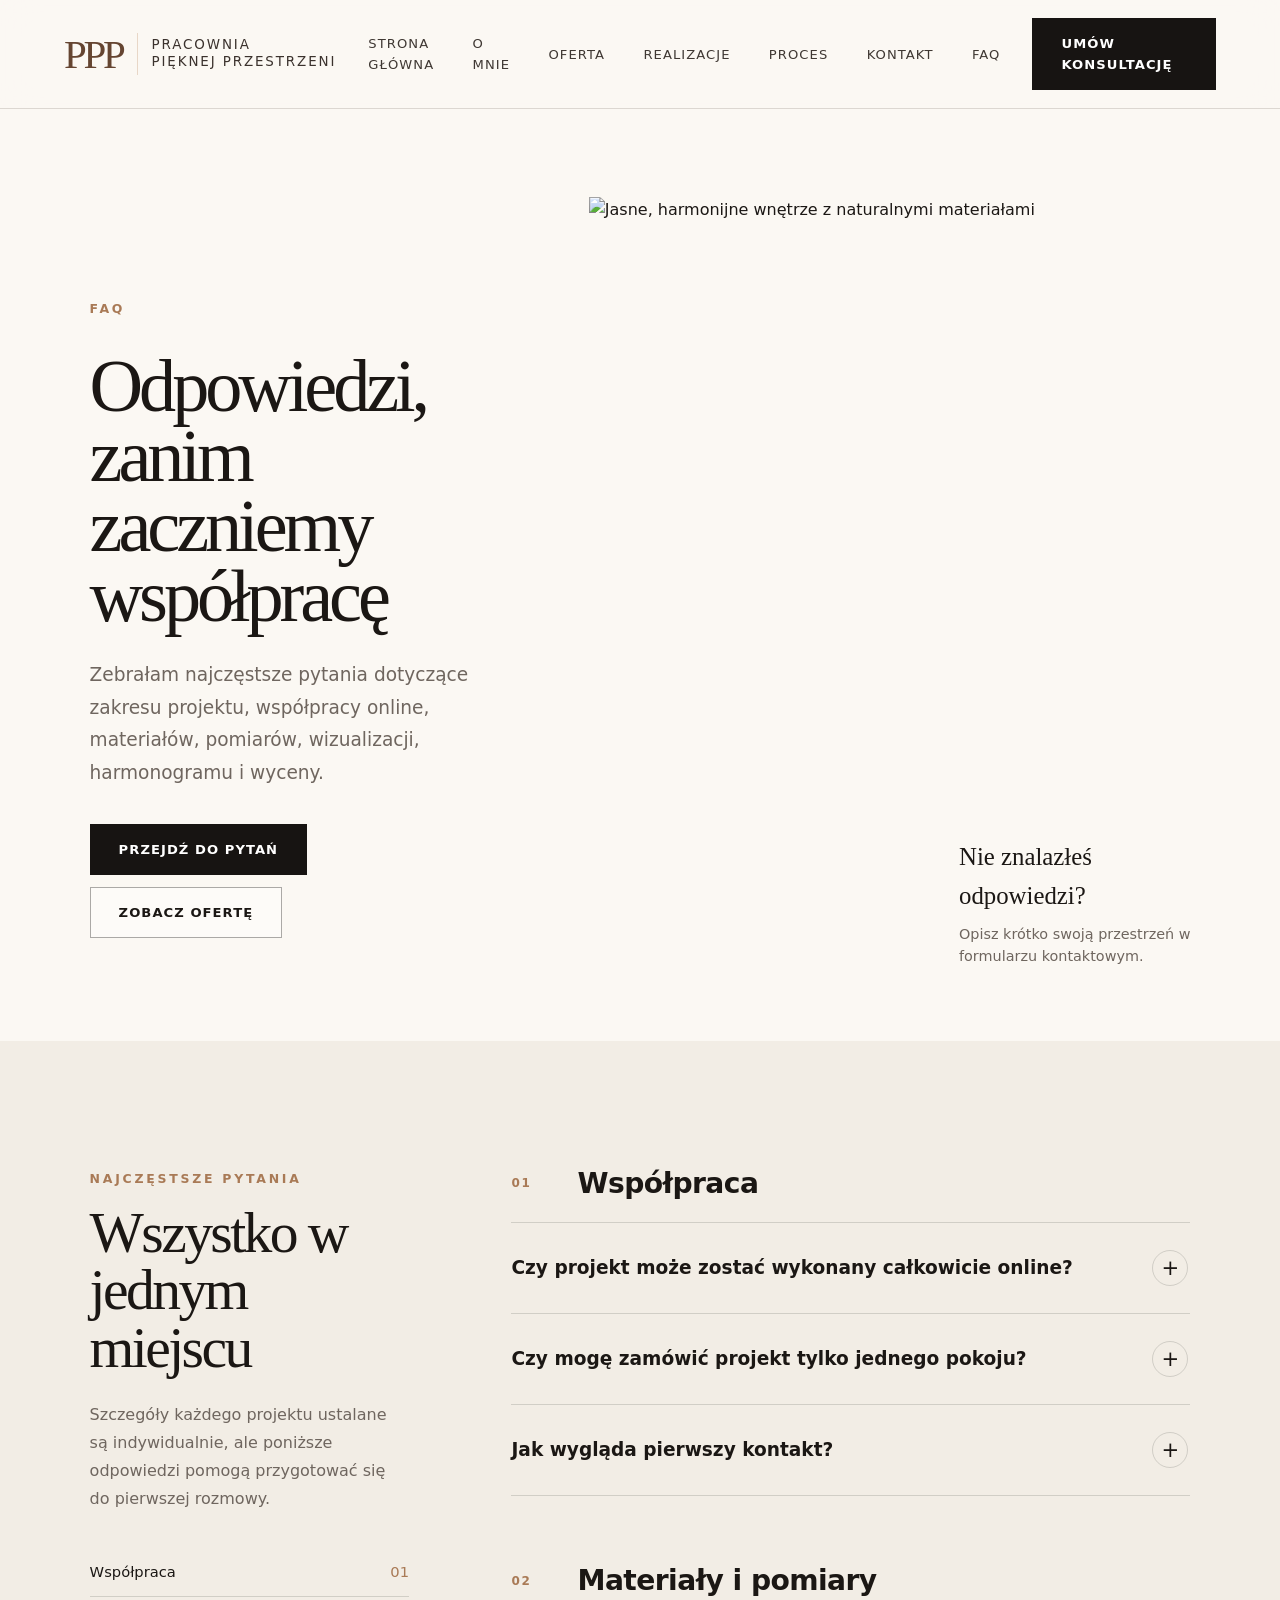
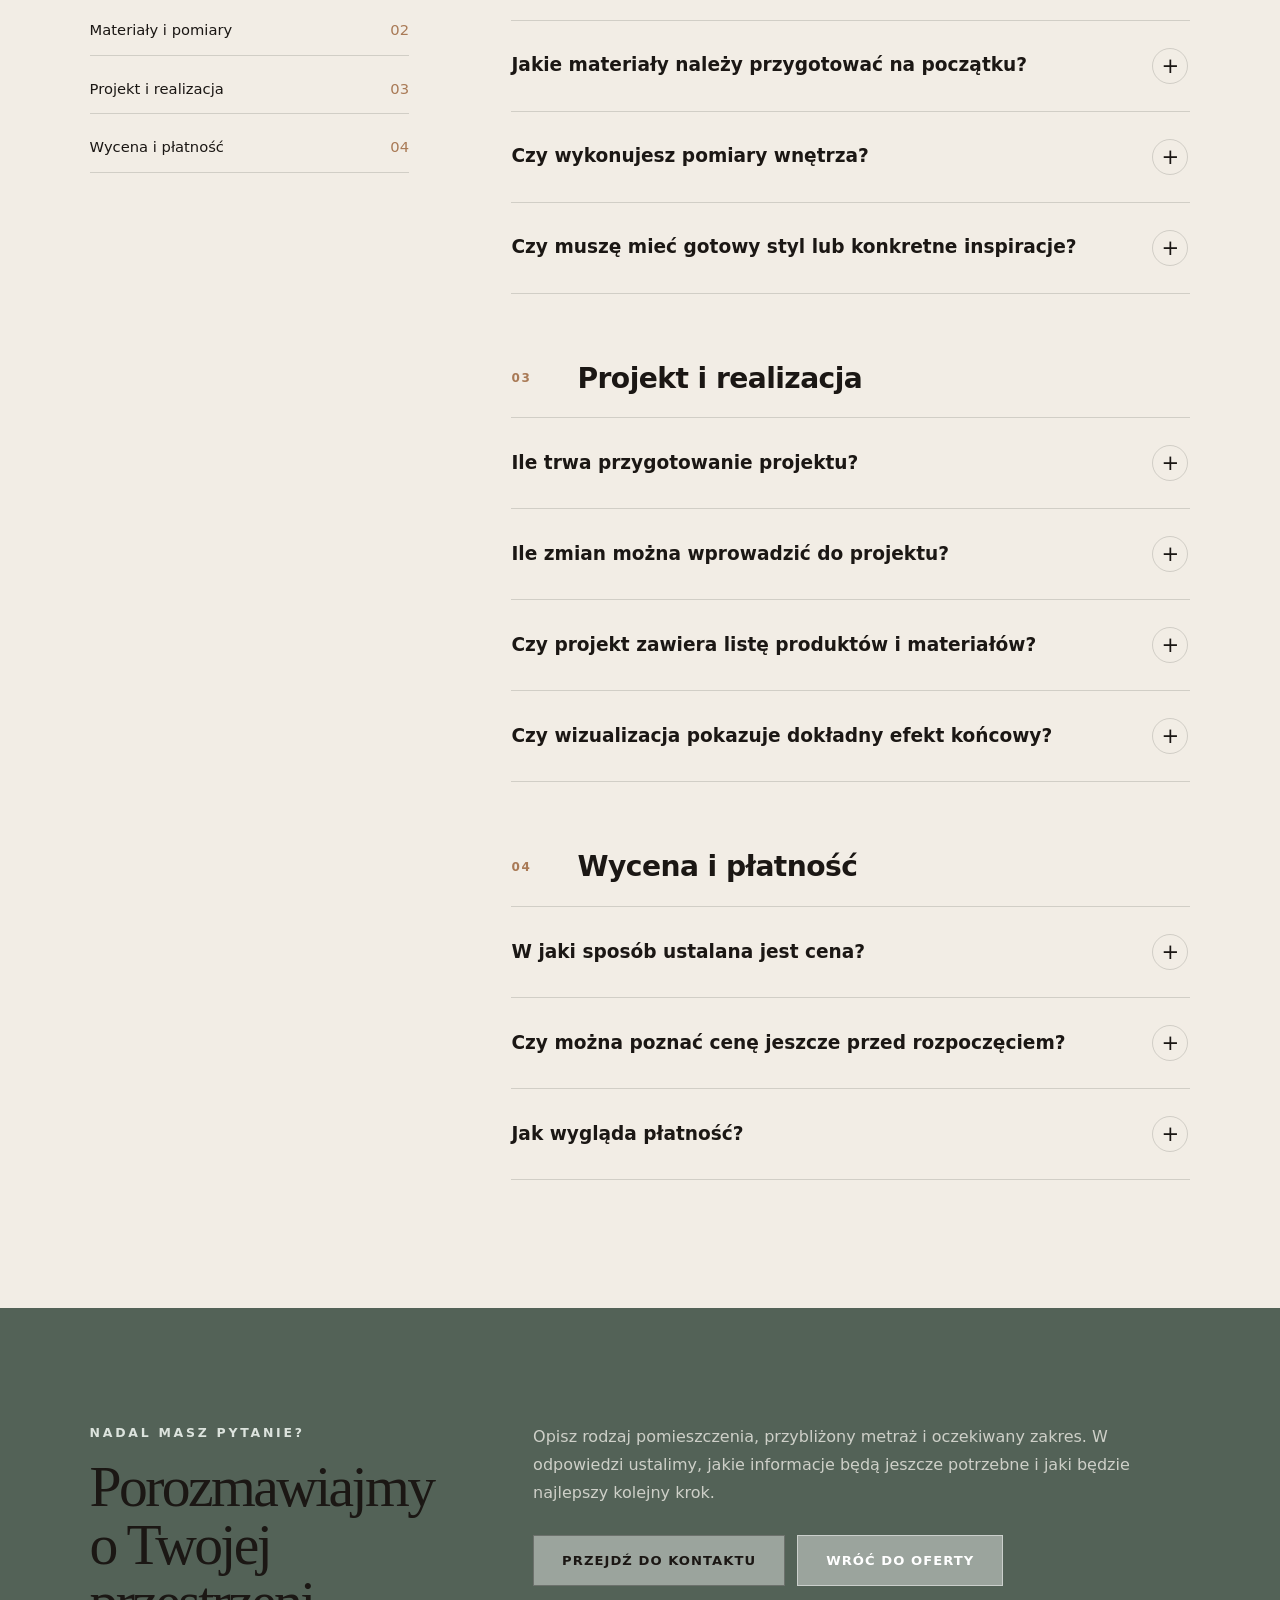
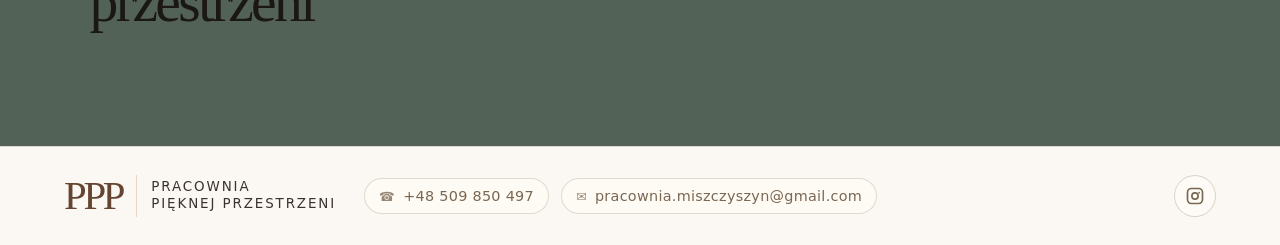
==== faq.html @ a022ffc8 "Move FAQ to separate page" ====
<!doctype html>
<html lang="pl">
  <head>
    <meta charset="UTF-8" />
    <meta name="viewport" content="width=device-width, initial-scale=1.0" />

    <meta
      name="description"
      content="Najczęstsze pytania dotyczące projektowania wnętrz, współpracy online, pomiarów, wizualizacji 3D, wyceny i przebiegu projektu w Pracowni Pięknej Przestrzeni."
    />

    <title>FAQ | Pracownia Pięknej Przestrzeni</title>

    <link rel="stylesheet" href="styles.css" />
    <link rel="icon" href="assets/favicon.svg" type="image/svg+xml" />
    <script src="script.js" defer></script>

    <script type="application/ld+json">
      {
        "@context": "https://schema.org",
        "@type": "FAQPage",
        "mainEntity": [
          {
            "@type": "Question",
            "name": "Czy projekt może zostać wykonany całkowicie online?",
            "acceptedAnswer": {
              "@type": "Answer",
              "text": "Tak. Współpraca zdalna jest możliwa na podstawie rzutu, dokładnych wymiarów, zdjęć i pozostałych materiałów przekazanych przez klienta."
            }
          },
          {
            "@type": "Question",
            "name": "Czy mogę zamówić projekt tylko jednego pokoju?",
            "acceptedAnswer": {
              "@type": "Answer",
              "text": "Tak. Zakres może dotyczyć całego mieszkania, domu, lokalu albo pojedynczego pomieszczenia."
            }
          },
          {
            "@type": "Question",
            "name": "Jakie materiały należy przygotować na początku?",
            "acceptedAnswer": {
              "@type": "Answer",
              "text": "Najbardziej pomocne są rzut lub szkic z wymiarami, zdjęcia wnętrza, informacje o instalacjach, inspiracje oraz orientacyjny budżet."
            }
          },
          {
            "@type": "Question",
            "name": "Ile trwa przygotowanie projektu?",
            "acceptedAnswer": {
              "@type": "Answer",
              "text": "Czas zależy od wielkości przestrzeni, wybranego zakresu, liczby pomieszczeń i kompletności materiałów. Termin jest potwierdzany przed rozpoczęciem prac."
            }
          },
          {
            "@type": "Question",
            "name": "W jaki sposób ustalana jest cena?",
            "acceptedAnswer": {
              "@type": "Answer",
              "text": "Wycena jest przygotowywana indywidualnie po poznaniu metrażu, liczby pomieszczeń oraz oczekiwanego zakresu opracowania."
            }
          }
        ]
      }
    </script>

    <style>
      .faq-page {
        --faq-dark: #282c29;
        --faq-green: #536257;
        --faq-paper: #fbf8f3;
        --faq-soft: #f2ede5;
        --faq-line: rgba(42, 45, 42, 0.16);
      }

      .faq-page *,
      .faq-page *::before,
      .faq-page *::after {
        box-sizing: border-box;
      }

      .faq-hero {
        display: grid;
        grid-template-columns: minmax(0, 0.92fr) minmax(420px, 1.08fr);
        min-height: min(790px, calc(100vh - 88px));
        padding-top: 88px;
        background: var(--faq-paper);
      }

      .faq-hero__content {
        display: flex;
        flex-direction: column;
        justify-content: center;
        align-items: flex-start;
        padding: clamp(70px, 8vw, 132px) clamp(28px, 7vw, 110px);
      }

      .faq-hero h1 {
        max-width: 760px;
        margin: 18px 0 28px;
        font-size: clamp(3.15rem, 5.8vw, 6.8rem);
        font-weight: 400;
        line-height: 0.94;
        letter-spacing: -0.055em;
      }

      .faq-hero__lead {
        max-width: 630px;
        margin: 0;
        color: var(--muted);
        font-size: clamp(1.02rem, 1.45vw, 1.2rem);
        line-height: 1.75;
      }

      .faq-hero__actions {
        display: flex;
        flex-wrap: wrap;
        gap: 12px;
        margin-top: 35px;
      }

      .faq-hero__visual {
        position: relative;
        min-height: 600px;
        overflow: hidden;
      }

      .faq-hero__visual img {
        width: 100%;
        height: 100%;
        object-fit: cover;
      }

      .faq-hero__card {
        position: absolute;
        right: clamp(18px, 4vw, 48px);
        bottom: clamp(18px, 4vw, 48px);
        width: min(300px, calc(100% - 36px));
        padding: 25px 27px;
        background: rgba(251, 248, 243, 0.95);
        backdrop-filter: blur(12px);
        -webkit-backdrop-filter: blur(12px);
      }

      .faq-hero__card strong,
      .faq-hero__card span {
        display: block;
      }

      .faq-hero__card strong {
        margin-bottom: 7px;
        font-family: var(--serif);
        font-size: 1.55rem;
        font-weight: 400;
      }

      .faq-hero__card span {
        color: var(--muted);
        font-size: 0.9rem;
        line-height: 1.55;
      }

      .faq-layout {
        display: grid;
        grid-template-columns: minmax(250px, 0.64fr) minmax(0, 1.36fr);
        gap: clamp(45px, 8vw, 125px);
        padding: clamp(82px, 10vw, 150px) clamp(24px, 7vw, 112px);
        background: var(--faq-soft);
      }

      .faq-layout__sidebar {
        position: sticky;
        top: 125px;
        align-self: start;
      }

      .faq-layout__sidebar h2 {
        margin: 15px 0 24px;
        font-size: clamp(2.65rem, 4.5vw, 5.2rem);
        font-weight: 400;
        line-height: 1;
        letter-spacing: -0.045em;
      }

      .faq-layout__sidebar > p:not(.eyebrow) {
        max-width: 470px;
        margin: 0;
        color: var(--muted);
        line-height: 1.75;
      }

      .faq-jump {
        display: grid;
        gap: 8px;
        margin-top: 34px;
      }

      .faq-jump a {
        display: flex;
        align-items: center;
        justify-content: space-between;
        gap: 20px;
        padding: 13px 0;
        border-bottom: 1px solid var(--faq-line);
        color: inherit;
        text-decoration: none;
        font-size: 0.92rem;
      }

      .faq-jump a span {
        color: var(--accent);
      }

      .faq-content {
        display: grid;
        gap: 70px;
      }

      .faq-group {
        scroll-margin-top: 125px;
      }

      .faq-group__heading {
        display: grid;
        grid-template-columns: 48px 1fr;
        gap: 18px;
        align-items: center;
        margin-bottom: 24px;
      }

      .faq-group__heading span {
        color: var(--accent);
        font-size: 0.75rem;
        font-weight: 700;
        letter-spacing: 0.14em;
      }

      .faq-group__heading h2 {
        margin: 0;
        font-family: var(--sans);
        font-size: clamp(1.4rem, 2.2vw, 2rem);
        font-weight: 720;
        letter-spacing: -0.02em;
      }

      .faq-list {
        border-top: 1px solid var(--faq-line);
      }

      .faq-list details {
        border-bottom: 1px solid var(--faq-line);
      }

      .faq-list summary {
        display: grid;
        grid-template-columns: 1fr 38px;
        gap: 24px;
        align-items: center;
        padding: 27px 0;
        cursor: pointer;
        list-style: none;
        font-size: clamp(1.04rem, 1.45vw, 1.28rem);
        font-weight: 650;
        line-height: 1.45;
      }

      .faq-list summary::-webkit-details-marker {
        display: none;
      }

      .faq-list summary::after {
        content: "+";
        display: grid;
        place-items: center;
        width: 36px;
        height: 36px;
        border: 1px solid var(--faq-line);
        border-radius: 50%;
        font-size: 1.32rem;
        font-weight: 400;
        transition: transform 220ms ease, background 220ms ease;
      }

      .faq-list details[open] summary::after {
        transform: rotate(45deg);
        background: var(--faq-paper);
      }

      .faq-answer {
        max-width: 800px;
        padding: 0 60px 30px 0;
        color: var(--muted);
        line-height: 1.75;
      }

      .faq-answer p {
        margin: 0;
      }

      .faq-note {
        display: grid;
        grid-template-columns: minmax(240px, 0.7fr) minmax(0, 1.3fr);
        gap: clamp(35px, 7vw, 100px);
        padding: clamp(72px, 9vw, 125px) clamp(24px, 7vw, 112px);
        color: #f7f4ee;
        background: var(--faq-green);
      }

      .faq-note h2 {
        margin: 15px 0 0;
        font-size: clamp(2.55rem, 4.5vw, 5.2rem);
        font-weight: 400;
        line-height: 1;
        letter-spacing: -0.045em;
      }

      .faq-note .eyebrow {
        color: #dce3dd;
      }

      .faq-note__content p {
        max-width: 670px;
        margin: 0 0 28px;
        color: rgba(247, 244, 238, 0.75);
        line-height: 1.75;
      }

      .faq-note__actions {
        display: flex;
        flex-wrap: wrap;
        gap: 12px;
      }

      .faq-note .button--outline {
        color: #fff;
        border-color: rgba(255, 255, 255, 0.48);
      }

      @media (max-width: 1050px) {
        .faq-hero {
          grid-template-columns: 1fr;
        }

        .faq-hero__visual {
          min-height: 540px;
        }

        .faq-layout,
        .faq-note {
          grid-template-columns: 1fr;
        }

        .faq-layout__sidebar {
          position: static;
        }

        .faq-jump {
          grid-template-columns: repeat(2, minmax(0, 1fr));
        }
      }

      @media (max-width: 700px) {
        .faq-hero {
          padding-top: 74px;
        }

        .faq-hero__visual {
          min-height: 430px;
        }

        .faq-hero__actions,
        .faq-note__actions {
          width: 100%;
        }

        .faq-hero__actions .button,
        .faq-note__actions .button {
          flex: 1 1 100%;
          text-align: center;
        }

        .faq-jump {
          grid-template-columns: 1fr;
        }

        .faq-list summary {
          grid-template-columns: 1fr 34px;
          gap: 15px;
          padding: 23px 0;
          font-size: 1.02rem;
        }

        .faq-list summary::after {
          width: 32px;
          height: 32px;
        }

        .faq-answer {
          padding-right: 8px;
        }
      }

      @media (prefers-reduced-motion: reduce) {
        .faq-list summary::after {
          transition: none;
        }
      }
    </style>
  </head>

  <body>
    <header class="site-header" id="top">
      <a
        class="brand"
        href="index.html"
        aria-label="Pracownia Pięknej Przestrzeni"
      >
        <span class="brand__mark">PPP</span>
        <span class="brand__divider"></span>
        <span class="brand__text">Pracownia<br />Pięknej Przestrzeni</span>
      </a>

      <button
        class="nav-toggle"
        type="button"
        aria-label="Otwórz menu"
        aria-expanded="false"
      >
        <span></span>
        <span></span>
        <span></span>
      </button>

      <nav class="main-nav" aria-label="Główna nawigacja">
        <a href="index.html">Strona główna</a>
        <a href="o-mnie.html">O mnie</a>
        <a href="oferta.html">Oferta</a>
        <a href="realizacje.html">Realizacje</a>
        <a href="proces.html">Proces</a>
        <a href="kontakt.html">Kontakt</a>
        <a href="faq.html">FAQ</a>
      </nav>

      <a class="button button--dark header-cta" href="kontakt.html">
        Umów konsultację
      </a>
    </header>

    <main class="faq-page">
      <section class="faq-hero" aria-labelledby="faq-title">
        <div class="faq-hero__content reveal">
          <p class="eyebrow">FAQ</p>

          <h1 id="faq-title">Odpowiedzi, zanim zaczniemy współpracę</h1>

          <p class="faq-hero__lead">
            Zebrałam najczęstsze pytania dotyczące zakresu projektu,
            współpracy online, materiałów, pomiarów, wizualizacji,
            harmonogramu i wyceny.
          </p>

          <div class="faq-hero__actions">
            <a class="button button--dark" href="#wspolpraca">
              Przejdź do pytań
            </a>

            <a class="button button--outline" href="oferta.html">
              Zobacz ofertę
            </a>
          </div>
        </div>

        <div class="faq-hero__visual reveal reveal--delay">
          <img
            src="assets/jasna-harmonia.jpg"
            alt="Jasne, harmonijne wnętrze z naturalnymi materiałami"
          />

          <div class="faq-hero__card">
            <strong>Nie znalazłeś odpowiedzi?</strong>
            <span>
              Opisz krótko swoją przestrzeń w formularzu kontaktowym.
            </span>
          </div>
        </div>
      </section>

      <section class="faq-layout" aria-labelledby="faq-list-title">
        <aside class="faq-layout__sidebar reveal">
          <p class="eyebrow">Najczęstsze pytania</p>
          <h2 id="faq-list-title">Wszystko w jednym miejscu</h2>

          <p>
            Szczegóły każdego projektu ustalane są indywidualnie, ale poniższe
            odpowiedzi pomogą przygotować się do pierwszej rozmowy.
          </p>

          <nav class="faq-jump" aria-label="Kategorie pytań">
            <a href="#wspolpraca">Współpraca <span>01</span></a>
            <a href="#materialy">Materiały i pomiary <span>02</span></a>
            <a href="#projekt">Projekt i realizacja <span>03</span></a>
            <a href="#wycena">Wycena i płatność <span>04</span></a>
          </nav>
        </aside>

        <div class="faq-content">
          <section class="faq-group reveal" id="wspolpraca">
            <div class="faq-group__heading">
              <span>01</span>
              <h2>Współpraca</h2>
            </div>

            <div class="faq-list">
              <details>
                <summary>Czy projekt może zostać wykonany całkowicie online?</summary>
                <div class="faq-answer">
                  <p>
                    Tak. Współpraca zdalna jest możliwa na podstawie rzutu,
                    dokładnych wymiarów, zdjęć i pozostałych materiałów
                    przekazanych przez klienta. Przed rozpoczęciem potwierdzamy,
                    czy dokumentacja jest wystarczająca dla wybranego zakresu.
                  </p>
                </div>
              </details>

              <details>
                <summary>Czy mogę zamówić projekt tylko jednego pokoju?</summary>
                <div class="faq-answer">
                  <p>
                    Tak. Zakres może dotyczyć całego mieszkania, domu, lokalu
                    albo pojedynczego pomieszczenia, na przykład salonu,
                    sypialni, pokoju gościnnego czy niewielkiej kawalerki.
                  </p>
                </div>
              </details>

              <details>
                <summary>Jak wygląda pierwszy kontakt?</summary>
                <div class="faq-answer">
                  <p>
                    Na początku wystarczy krótka wiadomość z informacją
                    o rodzaju przestrzeni, przybliżonym metrażu, lokalizacji
                    i oczekiwanym zakresie. Następnie ustalamy, jakie materiały
                    będą potrzebne i jaka forma współpracy będzie najlepsza.
                  </p>
                </div>
              </details>
            </div>
          </section>

          <section class="faq-group reveal" id="materialy">
            <div class="faq-group__heading">
              <span>02</span>
              <h2>Materiały i pomiary</h2>
            </div>

            <div class="faq-list">
              <details>
                <summary>Jakie materiały należy przygotować na początku?</summary>
                <div class="faq-answer">
                  <p>
                    Najbardziej pomocne są: rzut lub szkic z wymiarami, zdjęcia
                    obecnego wnętrza, informacje o instalacjach i elementach,
                    które mają pozostać, a także inspiracje oraz orientacyjny
                    budżet przeznaczony na realizację.
                  </p>
                </div>
              </details>

              <details>
                <summary>Czy wykonujesz pomiary wnętrza?</summary>
                <div class="faq-answer">
                  <p>
                    Sposób przygotowania wymiarów ustalamy przed rozpoczęciem
                    współpracy. Przy projektach online klient przekazuje pomiary
                    i dokumentację. Możliwość pomiaru stacjonarnego zależy
                    od lokalizacji i zakresu zlecenia.
                  </p>
                </div>
              </details>

              <details>
                <summary>Czy muszę mieć gotowy styl lub konkretne inspiracje?</summary>
                <div class="faq-answer">
                  <p>
                    Nie. Inspiracje są pomocne, ale nie są obowiązkowe.
                    Podczas rozmowy porządkujemy potrzeby, preferencje
                    i elementy, których chcesz uniknąć, a następnie dobieramy
                    odpowiedni kierunek stylistyczny.
                  </p>
                </div>
              </details>
            </div>
          </section>

          <section class="faq-group reveal" id="projekt">
            <div class="faq-group__heading">
              <span>03</span>
              <h2>Projekt i realizacja</h2>
            </div>

            <div class="faq-list">
              <details>
                <summary>Ile trwa przygotowanie projektu?</summary>
                <div class="faq-answer">
                  <p>
                    Czas zależy od wielkości przestrzeni, wybranego zakresu,
                    liczby pomieszczeń oraz kompletności materiałów.
                    Orientacyjny termin otrzymasz przed rozpoczęciem prac.
                  </p>
                </div>
              </details>

              <details>
                <summary>Ile zmian można wprowadzić do projektu?</summary>
                <div class="faq-answer">
                  <p>
                    Zakres korekt i sposób przekazywania uwag są określane
                    indywidualnie w propozycji współpracy. Pozwala to jasno
                    ustalić przebieg pracy przed jej rozpoczęciem.
                  </p>
                </div>
              </details>

              <details>
                <summary>Czy projekt zawiera listę produktów i materiałów?</summary>
                <div class="faq-answer">
                  <p>
                    Dobór wyposażenia i materiałów może stanowić część projektu.
                    Dokładna forma rekomendacji oraz poziom szczegółowości
                    zależą od wybranego zakresu i są potwierdzane przed startem.
                  </p>
                </div>
              </details>

              <details>
                <summary>Czy wizualizacja pokazuje dokładny efekt końcowy?</summary>
                <div class="faq-answer">
                  <p>
                    Wizualizacja przedstawia uzgodniony kierunek, proporcje,
                    kolorystykę i materiały w możliwie realistyczny sposób.
                    Rzeczywisty odbiór kolorów i faktur może jednak nieznacznie
                    różnić się zależnie od oświetlenia, ekranu i wykonania.
                  </p>
                </div>
              </details>
            </div>
          </section>

          <section class="faq-group reveal" id="wycena">
            <div class="faq-group__heading">
              <span>04</span>
              <h2>Wycena i płatność</h2>
            </div>

            <div class="faq-list">
              <details>
                <summary>W jaki sposób ustalana jest cena?</summary>
                <div class="faq-answer">
                  <p>
                    Wycena jest przygotowywana po poznaniu metrażu, liczby
                    pomieszczeń, materiałów wyjściowych i oczekiwanego zakresu.
                    Dzięki temu płacisz za rzeczywisty zakres potrzebny
                    w konkretnym projekcie.
                  </p>
                </div>
              </details>

              <details>
                <summary>Czy można poznać cenę jeszcze przed rozpoczęciem?</summary>
                <div class="faq-answer">
                  <p>
                    Tak. Po otrzymaniu podstawowych informacji i materiałów
                    przedstawiany jest proponowany zakres oraz wycena.
                    Prace rozpoczynają się dopiero po zaakceptowaniu warunków.
                  </p>
                </div>
              </details>

              <details>
                <summary>Jak wygląda płatność?</summary>
                <div class="faq-answer">
                  <p>
                    Warunki płatności oraz ewentualny podział na etapy
                    są przedstawiane razem z propozycją współpracy i zależą
                    od wielkości oraz zakresu projektu.
                  </p>
                </div>
              </details>
            </div>
          </section>
        </div>
      </section>

      <section class="faq-note" aria-labelledby="faq-note-title">
        <div class="reveal">
          <p class="eyebrow">Nadal masz pytanie?</p>
          <h2 id="faq-note-title">Porozmawiajmy o Twojej przestrzeni</h2>
        </div>

        <div class="faq-note__content reveal reveal--delay">
          <p>
            Opisz rodzaj pomieszczenia, przybliżony metraż i oczekiwany zakres.
            W odpowiedzi ustalimy, jakie informacje będą jeszcze potrzebne
            i jaki będzie najlepszy kolejny krok.
          </p>

          <div class="faq-note__actions">
            <a class="button button--light" href="kontakt.html">
              Przejdź do kontaktu
            </a>

            <a class="button button--outline" href="oferta.html">
              Wróć do oferty
            </a>
          </div>
        </div>
      </section>
    </main>

    <footer class="site-footer">
      <a
        class="brand brand--footer"
        href="index.html"
        aria-label="Pracownia Pięknej Przestrzeni"
      >
        <span class="brand__mark">PPP</span>
        <span class="brand__divider"></span>
        <span class="brand__text">Pracownia<br />Pięknej Przestrzeni</span>
      </a>

      <div class="footer-contact">
        <a
          class="footer-contact__item"
          href="tel:+48509850497"
          aria-label="Zadzwoń do Pracowni Pięknej Przestrzeni"
        >
          <span class="footer-contact__icon">☎</span>
          <span>+48 509 850 497</span>
        </a>

        <a
          class="footer-contact__item"
          href="mailto:pracownia.miszczyszyn@gmail.com"
          aria-label="Napisz e-mail do Pracowni Pięknej Przestrzeni"
        >
          <span class="footer-contact__icon">✉</span>
          <span>pracownia.miszczyszyn@gmail.com</span>
        </a>
      </div>

      <div class="footer-social" aria-label="Social media">
        <a
          href="https://www.instagram.com/ppp.magda.miszczyszyn"
          target="_blank"
          rel="noopener noreferrer"
          aria-label="Instagram Pracowni Pięknej Przestrzeni"
        >
          <svg
            class="footer-social__icon"
            viewBox="0 0 24 24"
            aria-hidden="true"
            focusable="false"
          >
            <path
              d="M7.75 2h8.5A5.76 5.76 0 0 1 22 7.75v8.5A5.76 5.76 0 0 1 16.25 22h-8.5A5.76 5.76 0 0 1 2 16.25v-8.5A5.76 5.76 0 0 1 7.75 2Zm0 2A3.75 3.75 0 0 0 4 7.75v8.5A3.75 3.75 0 0 0 7.75 20h8.5A3.75 3.75 0 0 0 20 16.25v-8.5A3.75 3.75 0 0 0 16.25 4h-8.5Zm4.25 3.25A4.75 4.75 0 1 1 7.25 12 4.75 4.75 0 0 1 12 7.25Zm0 2A2.75 2.75 0 1 0 14.75 12 2.75 2.75 0 0 0 12 9.25Zm5-2.25a1 1 0 1 1-1 1 1 1 0 0 1 1-1Z"
            />
          </svg>
        </a>
      </div>
    </footer>
  </body>
</html>
---- styles.css ----
:root {
  --bg: #f7f2ea;
  --bg-soft: #fbf8f3;
  --paper: #fffdf9;
  --ink: #1b1714;
  --muted: #6f665f;
  --line: rgba(56, 43, 35, 0.16);
  --accent: #a97a56;
  --accent-soft: #e8d7c7;
  --dark: #171412;
  --shadow: 0 24px 70px rgba(57, 42, 31, 0.11);
  --serif: Georgia, "Times New Roman", Times, serif;
  --sans: Inter, ui-sans-serif, system-ui, -apple-system, BlinkMacSystemFont, "Segoe UI", sans-serif;
}

* {
  box-sizing: border-box;
}

html {
  scroll-behavior: smooth;
}

body {
  margin: 0;
  background: var(--bg-soft);
  color: var(--ink);
  font-family: var(--sans);
  line-height: 1.6;
  text-rendering: optimizeLegibility;
}

img {
  display: block;
  max-width: 100%;
}

a {
  color: inherit;
  text-decoration: none;
}

button,
input,
textarea {
  font: inherit;
}

.site-header {
  position: sticky;
  top: 0;
  z-index: 20;
  display: grid;
  grid-template-columns: auto 1fr auto;
  align-items: center;
  gap: 32px;
  min-height: 82px;
  padding: 18px clamp(22px, 5vw, 72px);
  background: rgba(251, 248, 243, 0.88);
  border-bottom: 1px solid var(--line);
  backdrop-filter: blur(18px);
}

.site-header {
  transition: transform 0.35s ease, background-color 0.35s ease, box-shadow 0.35s ease;
  will-change: transform;
}

.site-header.is-hidden {
  transform: translateY(-110%);
}

.site-header.is-scrolled {
  background: rgba(251, 248, 243, 0.92);
  box-shadow: 0 12px 35px rgba(52, 43, 35, 0.08);
}

.site-header.nav-open,
.site-header:focus-within {
  transform: translateY(0);
}

@media (prefers-reduced-motion: reduce) {
  .site-header {
    transition: none;
  }
}

.brand {
  display: inline-flex;
  align-items: center;
  gap: 14px;
  min-width: max-content;
}

.brand__mark {
  font-family: var(--serif);
  font-size: clamp(2rem, 3.2vw, 3.1rem);
  line-height: 0.85;
  letter-spacing: -0.08em;
  color: #654531;
}

.brand__divider {
  width: 1px;
  height: 42px;
  background: var(--accent-soft);
}

.brand__text {
  font-size: 0.84rem;
  line-height: 1.25;
  letter-spacing: 0.14em;
  text-transform: uppercase;
  color: #3b322d;
}

.main-nav {
  justify-self: center;
  display: flex;
  align-items: center;
  gap: clamp(18px, 3vw, 42px);
  font-size: 0.82rem;
  letter-spacing: 0.08em;
  text-transform: uppercase;
}

.main-nav a {
  position: relative;
  padding: 12px 0;
  color: #3f3833;
}

.main-nav a::after {
  content: "";
  position: absolute;
  left: 0;
  bottom: 5px;
  width: 100%;
  height: 1px;
  transform: scaleX(0);
  transform-origin: right;
  background: var(--ink);
  transition: transform 220ms ease;
}

.main-nav a:hover::after,
.main-nav a.is-active::after,
.main-nav a[aria-current="page"]::after {
  transform: scaleX(1);
  transform-origin: left;
}

.nav-toggle {
  display: none;
  width: 46px;
  height: 44px;
  border: 1px solid var(--line);
  border-radius: 0;
  background: transparent;
  cursor: pointer;
}

.nav-toggle span {
  display: block;
  width: 19px;
  height: 1.5px;
  margin: 5px auto;
  background: var(--ink);
  transition: transform 220ms ease, opacity 220ms ease;
}

.nav-toggle.is-open span:nth-child(1) {
  transform: translateY(6.5px) rotate(45deg);
}

.nav-toggle.is-open span:nth-child(2) {
  opacity: 0;
}

.nav-toggle.is-open span:nth-child(3) {
  transform: translateY(-6.5px) rotate(-45deg);
}

.section-pad,
.section,
.about,
.contact-cta,
.page-hero,
.page-intro,
.page-split,
.process,
.full-gallery,
.contact-page {
  padding-inline: clamp(22px, 8vw, 112px);
}

.hero {
  display: grid;
  grid-template-columns: minmax(320px, 0.86fr) minmax(420px, 1.24fr);
  align-items: stretch;
  min-height: min(810px, calc(100vh - 82px));
  padding-top: clamp(34px, 6vw, 84px);
  padding-bottom: clamp(36px, 6vw, 86px);
  background:
    radial-gradient(circle at 16% 26%, rgba(255, 255, 255, 0.94), rgba(251, 248, 243, 0) 38%),
    linear-gradient(90deg, var(--bg-soft) 0 47%, #e8ded2 47% 100%);
}

.hero__content {
  align-self: center;
  max-width: 650px;
  padding-right: clamp(12px, 4vw, 70px);
}

.eyebrow {
  margin: 0 0 15px;
  font-size: 0.78rem;
  font-weight: 600;
  letter-spacing: 0.22em;
  text-transform: uppercase;
  color: var(--accent);
}

h1,
h2,
h3 {
  margin: 0;
  font-family: var(--serif);
  font-weight: 400;
  line-height: 1.05;
  color: var(--ink);
}

h1 {
  max-width: 720px;
  font-size: clamp(3.35rem, 6.2vw, 7.2rem);
  letter-spacing: -0.058em;
}

h2 {
  font-size: clamp(2.35rem, 4vw, 5rem);
  letter-spacing: -0.055em;
}

h3 {
  font-size: clamp(1.35rem, 1.45vw, 1.8rem);
  letter-spacing: -0.035em;
}

.hero__lead {
  max-width: 510px;
  margin: 24px 0 34px;
  font-size: clamp(1rem, 1.1vw, 1.16rem);
  color: var(--muted);
}

.hero__actions,
.contact-actions {
  display: flex;
  flex-wrap: wrap;
  gap: 16px;
}

.button {
  display: inline-flex;
  justify-content: center;
  align-items: center;
  min-height: 50px;
  padding: 14px 28px;
  border: 1px solid transparent;
  font-size: 0.82rem;
  font-weight: 650;
  letter-spacing: 0.08em;
  text-transform: uppercase;
  transition: transform 200ms ease, background 200ms ease, color 200ms ease, border-color 200ms ease;
}

.button:hover {
  transform: translateY(-2px);
}

.button--dark {
  background: var(--dark);
  color: #fff;
}

.button--dark:hover {
  background: #3a302a;
}

.button--light,
.button--outline {
  border-color: rgba(27, 23, 20, 0.36);
  background: rgba(255, 255, 255, 0.42);
  color: var(--ink);
}

.button--light:hover,
.button--outline:hover {
  border-color: var(--ink);
  background: #fff;
}

.hero__image {
  align-self: stretch;
  min-height: 560px;
  overflow: hidden;
  box-shadow: var(--shadow);
}

.hero__image img {
  width: 100%;
  height: 100%;
  object-fit: cover;
}

.intro-strip {
  display: grid;
  grid-template-columns: repeat(3, 1fr);
  gap: 1px;
  margin-inline: clamp(22px, 8vw, 112px);
  margin-top: -38px;
  position: relative;
  z-index: 4;
  background: var(--line);
  box-shadow: var(--shadow);
}

.intro-strip div {
  padding: clamp(22px, 3vw, 34px);
  background: var(--paper);
}

.intro-strip strong {
  display: block;
  margin-bottom: 7px;
  font-family: var(--serif);
  font-size: 1.3rem;
  font-weight: 400;
}

.intro-strip span {
  color: var(--muted);
  font-size: 0.94rem;
}

.page-hero {
  min-height: min(560px, calc(74vh - 82px));
  display: grid;
  grid-template-columns: minmax(320px, 0.95fr) minmax(360px, 1.05fr);
  gap: clamp(34px, 6vw, 86px);
  align-items: center;
  padding-top: clamp(58px, 8vw, 118px);
  padding-bottom: clamp(58px, 8vw, 118px);
  background:
    radial-gradient(circle at 14% 20%, rgba(255, 255, 255, 0.86), rgba(251, 248, 243, 0) 36%),
    linear-gradient(90deg, var(--bg-soft) 0 56%, #e8ded2 56% 100%);
}

.page-hero--compact {
  min-height: auto;
}

.page-hero__content {
  max-width: 740px;
}

.page-hero__content p:not(.eyebrow) {
  max-width: 590px;
  margin: 24px 0 0;
  color: var(--muted);
  font-size: clamp(1rem, 1.1vw, 1.15rem);
}

.page-hero__image {
  min-height: 430px;
  overflow: hidden;
  box-shadow: var(--shadow);
}

.page-hero__image img {
  width: 100%;
  height: 100%;
  object-fit: cover;
}

.page-intro {
  display: grid;
  grid-template-columns: minmax(280px, 0.78fr) minmax(360px, 1.22fr);
  gap: clamp(36px, 7vw, 96px);
  padding-top: clamp(70px, 8vw, 124px);
  padding-bottom: clamp(70px, 8vw, 124px);
  background: var(--paper);
}

.page-intro__lead {
  margin: 0;
  color: var(--muted);
  font-size: clamp(1.08rem, 1.45vw, 1.46rem);
  line-height: 1.55;
}

.page-intro__text p {
  margin: 0 0 20px;
  color: var(--muted);
}

.page-intro__text p:last-child {
  margin-bottom: 0;
}

.page-split {
  display: grid;
  grid-template-columns: minmax(320px, 1fr) minmax(320px, 1fr);
  gap: clamp(34px, 6vw, 86px);
  align-items: center;
  padding-top: clamp(70px, 8vw, 124px);
  padding-bottom: clamp(70px, 8vw, 124px);
  background: var(--bg-soft);
}

.page-split--reverse .page-split__image {
  order: 2;
}

.page-split__image img {
  width: 100%;
  max-height: 680px;
  object-fit: cover;
  box-shadow: var(--shadow);
}

.page-split__content p:not(.eyebrow) {
  margin: 22px 0 0;
  color: var(--muted);
}

.page-split__content .button {
  margin-top: 34px;
}

.process {
  padding-top: clamp(70px, 8vw, 124px);
  padding-bottom: clamp(70px, 8vw, 124px);
  background: #f4eee5;
}

.process__top {
  display: flex;
  justify-content: space-between;
  align-items: end;
  gap: 28px;
  margin-bottom: clamp(34px, 5vw, 64px);
}

.process__top p:not(.eyebrow) {
  max-width: 520px;
  margin: 0;
  color: var(--muted);
}

.process-grid {
  display: grid;
  grid-template-columns: repeat(4, 1fr);
  border-top: 1px solid var(--line);
  border-left: 1px solid var(--line);
}

.process-card {
  min-height: 230px;
  padding: clamp(24px, 3vw, 40px);
  border-right: 1px solid var(--line);
  border-bottom: 1px solid var(--line);
  background: rgba(255, 255, 255, 0.32);
}

.process-card span {
  display: block;
  margin-bottom: 18px;
  color: var(--accent);
  font-size: 0.78rem;
  letter-spacing: 0.18em;
}

.process-card h3 {
  margin-bottom: 12px;
}

.process-card p {
  margin: 0;
  color: var(--muted);
  font-size: 0.92rem;
}

.full-gallery {
  padding-top: clamp(70px, 8vw, 124px);
  padding-bottom: clamp(70px, 8vw, 124px);
  background: var(--bg-soft);
}

.full-gallery__top {
  max-width: 840px;
  margin-bottom: clamp(34px, 5vw, 64px);
}

.full-gallery__top p:not(.eyebrow) {
  margin: 22px 0 0;
  color: var(--muted);
}

.gallery-grid {
  display: grid;
  grid-template-columns: repeat(4, 1fr);
  gap: clamp(14px, 1.8vw, 26px);
}

.gallery-grid img {
  width: 100%;
  aspect-ratio: 0.86 / 1;
  object-fit: cover;
  box-shadow: 0 1px 0 var(--line);
}

.gallery-grid img:nth-child(3n + 1) {
  aspect-ratio: 1.12 / 1;
}

.contact-page {
  display: grid;
  grid-template-columns: minmax(300px, 0.82fr) minmax(340px, 1.18fr);
  gap: clamp(34px, 6vw, 86px);
  padding-top: clamp(70px, 8vw, 124px);
  padding-bottom: clamp(70px, 8vw, 124px);
  background: var(--bg-soft);
}

.contact-page__details {
  display: flex;
  flex-wrap: wrap;
  gap: 12px;
  margin-top: 26px;
}

.contact-page__detail {
  display: inline-flex;
  align-items: baseline;
  gap: 8px;
  padding: 12px 16px;
  border: 1px solid rgba(122, 103, 82, 0.22);
  border-radius: 999px;
  color: #7a6752;
  background: rgba(255, 252, 247, 0.7);
  box-shadow: 0 12px 28px rgba(58, 43, 31, 0.06);
  font-size: 0.92rem;
  font-weight: 650;
  letter-spacing: 0.02em;
  line-height: 1;
  text-decoration: none;
  transition: color 0.25s ease, background 0.25s ease, border-color 0.25s ease, transform 0.25s ease, box-shadow 0.25s ease;
}

.contact-page__detail:hover {
  color: #f8f1e8;
  background: #7a6752;
  border-color: #7a6752;
  box-shadow: 0 18px 36px rgba(58, 43, 31, 0.12);
  transform: translateY(-2px);
}

.contact-page__detail--static {
  cursor: default;
}

.contact-page__detail--static:hover {
  color: #7a6752;
  background: rgba(255, 252, 247, 0.7);
  border-color: rgba(122, 103, 82, 0.22);
  box-shadow: 0 12px 28px rgba(58, 43, 31, 0.06);
  transform: none;
}

.contact-page__detail-icon {
  display: inline;
  width: auto;
  height: auto;
  font-size: 0.88em;
  line-height: inherit;
  opacity: 0.78;
  transform: translateY(-0.02em);
}

.contact-page .contact-form {
  background: var(--paper);
}

.section {
  padding-top: clamp(70px, 8vw, 130px);
  padding-bottom: clamp(70px, 8vw, 130px);
}

.section--offer {
  display: grid;
  grid-template-columns: minmax(280px, 0.72fr) minmax(520px, 1.28fr);
  gap: clamp(36px, 7vw, 98px);
  background: var(--bg-soft);
}

.section__heading p:not(.eyebrow) {
  max-width: 520px;
  margin: 24px 0 30px;
  color: var(--muted);
}

.services-grid {
  display: grid;
  grid-template-columns: repeat(3, 1fr);
  border-top: 1px solid var(--line);
  border-left: 1px solid var(--line);
}

.service-card {
  min-height: 215px;
  padding: clamp(22px, 3vw, 38px);
  border-right: 1px solid var(--line);
  border-bottom: 1px solid var(--line);
  background: rgba(255, 255, 255, 0.34);
}

.service-card__number {
  display: block;
  margin-bottom: 8px;
  color: var(--accent);
  font-size: 0.78rem;
  letter-spacing: 0.18em;
}

.service-card__icon {
  display: block;
  margin-bottom: 18px;
  color: var(--accent);
  font-family: var(--serif);
  font-size: 2.5rem;
  line-height: 1;
}

.service-card h3 {
  margin-bottom: 9px;
  font-family: var(--sans);
  font-size: 0.98rem;
  font-weight: 720;
  line-height: 1.3;
  letter-spacing: 0;
}

.service-card p {
  margin: 0;
  color: var(--muted);
  font-size: 0.92rem;
}

.projects {
  background: #f4eee5;
}

.projects__top {
  display: flex;
  align-items: end;
  justify-content: space-between;
  gap: 24px;
  margin-bottom: clamp(28px, 4vw, 54px);
}

.text-link {
  font-size: 0.82rem;
  font-weight: 650;
  letter-spacing: 0.12em;
  text-transform: uppercase;
}

.text-link span {
  display: inline-block;
  margin-left: 7px;
  transition: transform 200ms ease;
}

.text-link:hover span {
  transform: translateX(5px);
}

.project-grid {
  display: grid;
  grid-template-columns: repeat(3, 1fr);
  gap: clamp(18px, 2.2vw, 34px);
}

.project-card {
  background: var(--paper);
  box-shadow: 0 1px 0 var(--line);
  overflow: hidden;
}

.project-card img {
  width: 100%;
  aspect-ratio: 1.16 / 1;
  object-fit: cover;
  transition: transform 550ms ease;
}

.project-card:hover img {
  transform: scale(1.04);
}

.project-card__body {
  padding: 22px 24px 27px;
}

.project-card__body h3 {
  margin-bottom: 8px;
  font-size: 1.35rem;
}

.project-card__body p {
  margin: 0 0 16px;
  color: var(--muted);
  font-size: 0.93rem;
}

.project-card__body a {
  font-size: 0.8rem;
  font-weight: 650;
  letter-spacing: 0.08em;
  text-transform: uppercase;
}

.about {
  position: relative;
  display: grid;
  grid-template-columns: minmax(320px, 0.84fr) minmax(320px, 1.16fr);
  gap: clamp(38px, 7vw, 96px);
  align-items: center;
  padding-top: clamp(74px, 8vw, 132px);
  padding-bottom: clamp(74px, 8vw, 132px);
  overflow: hidden;
  background: var(--bg-soft);
}

.about__image img {
  width: 100%;
  max-height: 660px;
  object-fit: cover;
  filter: grayscale(100%);
  box-shadow: var(--shadow);
}

.about__content {
  max-width: 680px;
}

.about__content p:not(.eyebrow) {
  color: var(--muted);
  margin: 22px 0 0;
}

.about__content .button {
  margin-top: 34px;
}

.about__watermark {
  position: absolute;
  right: 5vw;
  bottom: 4vw;
  font-family: var(--serif);
  font-size: clamp(6rem, 13vw, 16rem);
  line-height: 0.8;
  letter-spacing: -0.12em;
  color: rgba(169, 122, 86, 0.13);
  pointer-events: none;
}

.values {
  background: #fbf8f3;
}

.values__heading {
  text-align: center;
  max-width: 820px;
  margin: 0 auto clamp(34px, 5vw, 64px);
}

.values-grid {
  display: grid;
  grid-template-columns: repeat(5, 1fr);
  border-block: 1px solid var(--line);
}

.value-card {
  min-height: 210px;
  padding: clamp(22px, 2.8vw, 38px) clamp(16px, 2vw, 24px);
  text-align: center;
  border-right: 1px solid var(--line);
}

.value-card:last-child {
  border-right: 0;
}

.value-card span {
  display: block;
  margin-bottom: 18px;
  color: var(--accent);
  font-family: var(--serif);
  font-size: 2.4rem;
  line-height: 1;
}

.value-card h3 {
  margin-bottom: 10px;
  font-family: var(--sans);
  font-size: 0.98rem;
  font-weight: 720;
  letter-spacing: 0;
}

.value-card p {
  margin: 0 auto;
  max-width: 220px;
  color: var(--muted);
  font-size: 0.9rem;
}

.contact-cta {
  display: grid;
  grid-template-columns: minmax(320px, 0.9fr) minmax(320px, 0.72fr);
  gap: clamp(32px, 6vw, 84px);
  align-items: center;
  padding-top: clamp(70px, 8vw, 120px);
  padding-bottom: clamp(70px, 8vw, 120px);
  background:
    linear-gradient(90deg, rgba(91, 64, 43, 0.72), rgba(188, 162, 132, 0.44)),
    url("assets/naturalne-cieplo.jpg") center/cover;
  color: #fff;
}

.contact-cta .eyebrow,
.contact-cta h2,
.contact-cta p {
  color: #fff;
}

.contact-cta__content p:not(.eyebrow) {
  max-width: 640px;
  margin: 24px 0 32px;
  color: rgba(255, 255, 255, 0.84);
}

.contact-form {
  padding: clamp(24px, 4vw, 44px);
  background: rgba(255, 253, 249, 0.92);
  color: var(--ink);
  box-shadow: var(--shadow);
}

.contact-form label {
  display: block;
  margin-bottom: 18px;
  font-size: 0.78rem;
  font-weight: 700;
  letter-spacing: 0.12em;
  text-transform: uppercase;
}

.contact-form input,
.contact-form textarea {
  width: 100%;
  margin-top: 8px;
  border: 0;
  border-bottom: 1px solid rgba(27, 23, 20, 0.26);
  background: transparent;
  padding: 12px 0;
  color: var(--ink);
  outline: 0;
  resize: vertical;
}

.contact-form input:focus,
.contact-form textarea:focus {
  border-color: var(--accent);
}

.form-note {
  margin: 15px 0 0;
  color: var(--muted);
  font-size: 0.78rem;
}

.site-footer {
  display: grid;
  grid-template-columns: auto 1fr auto;
  align-items: center;
  gap: 28px;
  padding: 28px clamp(22px, 5vw, 72px);
  border-top: 1px solid var(--line);
  background: var(--bg-soft);
}

.brand--footer .brand__mark {
  font-size: 2.55rem;
}

.footer-contact {
  display: flex;
  align-items: center;
  gap: 12px;
  flex-wrap: wrap;
}

.footer-contact__item {
  display: inline-flex;
  align-items: baseline;
  gap: 8px;
  padding: 10px 14px;
  border: 1px solid rgba(122, 103, 82, 0.22);
  border-radius: 999px;
  color: #7a6752;
  background: rgba(255, 252, 247, 0.68);
  text-decoration: none;
  font-size: 0.9rem;
  letter-spacing: 0.02em;
  line-height: 1;
  transition: color 0.25s ease, background 0.25s ease, border-color 0.25s ease, transform 0.25s ease;
}

.footer-contact__item:hover {
  color: #f8f1e8;
  background: #7a6752;
  border-color: #7a6752;
  transform: translateY(-2px);
}

.footer-contact__icon {
  display: inline;
  font-size: 0.88em;
  line-height: inherit;
  opacity: 0.78;
  transform: translateY(-0.02em);
}

.footer-social {
  display: grid;
  justify-items: center;
  gap: 8px;
}

.footer-social__label {
  color: var(--muted);
  font-size: 0.68rem;
  font-weight: 650;
  letter-spacing: 0.16em;
  line-height: 1;
  text-transform: uppercase;
  white-space: nowrap;
}

.footer-social a {
  display: inline-flex;
  align-items: center;
  justify-content: center;
  width: 42px;
  height: 42px;
  border: 1px solid rgba(122, 103, 82, 0.28);
  border-radius: 999px;
  color: #7a6752;
  background: rgba(255, 252, 247, 0.72);
  transition: color 0.25s ease, background 0.25s ease, border-color 0.25s ease, transform 0.25s ease;
}

.footer-social a:hover {
  color: #f8f1e8;
  background: #7a6752;
  border-color: #7a6752;
  transform: translateY(-2px);
}

.footer-social__icon {
  width: 20px;
  height: 20px;
  display: block;
  fill: currentColor;
}

.reveal {
  opacity: 0;
  transform: translateY(26px);
  transition: opacity 650ms ease, transform 650ms ease;
}

.reveal.is-visible {
  opacity: 1;
  transform: translateY(0);
}

.reveal--delay {
  transition-delay: 120ms;
}

@media (max-width: 1100px) {
  .site-header {
    grid-template-columns: auto auto 1fr;
    gap: 16px;
  }

  .nav-toggle {
    display: block;
    justify-self: end;
    order: 3;
  }

  .header-cta {
    justify-self: end;
    order: 2;
    min-height: 44px;
    padding-inline: 18px;
  }

  .main-nav {
    position: fixed;
    inset: 82px 0 auto;
    display: grid;
    justify-items: start;
    gap: 0;
    padding: 18px 22px 26px;
    background: rgba(251, 248, 243, 0.98);
    border-bottom: 1px solid var(--line);
    box-shadow: var(--shadow);
    transform: translateY(-118%);
    opacity: 0;
    pointer-events: none;
    transition: transform 250ms ease, opacity 250ms ease;
  }

  .main-nav.is-open {
    transform: translateY(0);
    opacity: 1;
    pointer-events: auto;
  }

  .main-nav a {
    width: 100%;
    padding: 14px 0;
  }

  .hero,
  .section--offer,
  .about,
  .contact-cta,
  .page-hero,
  .page-intro,
  .page-split,
  .contact-page {
    grid-template-columns: 1fr;
  }

  .hero {
    min-height: auto;
    background: var(--bg-soft);
  }

  .hero__image {
    min-height: 420px;
    order: -1;
  }

  .page-hero {
    min-height: auto;
    background: var(--bg-soft);
  }

  .page-hero__image {
    min-height: 380px;
    order: -1;
  }

  .page-split--reverse .page-split__image {
    order: 0;
  }

  .process-grid,
  .gallery-grid {
    grid-template-columns: repeat(2, 1fr);
  }

  .services-grid {
    grid-template-columns: repeat(2, 1fr);
  }

  .values-grid {
    grid-template-columns: repeat(2, 1fr);
  }

  .value-card:nth-child(2n) {
    border-right: 0;
  }

  .site-footer {
    grid-template-columns: 1fr;
    justify-items: start;
  }

  .footer-social {
    justify-items: start;
  }

}

@media (max-width: 780px) {
  .site-header {
    min-height: 74px;
    padding: 14px 18px;
  }

  .brand__mark {
    font-size: 2rem;
  }

  .brand__divider {
    height: 34px;
  }

  .brand__text {
    font-size: 0.66rem;
  }

  .header-cta {
    display: none;
  }

  .main-nav {
    inset: 74px 0 auto;
  }

  .section-pad,
  .section,
  .about,
  .contact-cta,
  .page-hero,
  .page-intro,
  .page-split,
  .process,
  .full-gallery,
  .contact-page {
    padding-inline: 18px;
  }

  .hero {
    padding-top: 24px;
  }

  h1 {
    font-size: clamp(3rem, 14vw, 4.7rem);
  }

  h2 {
    font-size: clamp(2.3rem, 10vw, 3.6rem);
  }

  .hero__lead {
    margin-bottom: 26px;
  }

  .button {
    width: 100%;
  }

  .hero__image {
    min-height: 340px;
  }

  .page-hero__image,
  .page-split__image img {
    min-height: 320px;
  }

  .process__top {
    display: grid;
    align-items: start;
  }

  .process-grid,
  .gallery-grid {
    grid-template-columns: 1fr;
  }

  .gallery-grid img,
  .gallery-grid img:nth-child(3n + 1) {
    aspect-ratio: 1.35 / 1;
  }

  .intro-strip {
    grid-template-columns: 1fr;
    margin: 0 18px;
    box-shadow: none;
  }

  .projects__top {
    align-items: start;
    flex-direction: column;
  }

  .project-grid {
    grid-template-columns: 1fr;
  }

  .project-card img {
    aspect-ratio: 1.4 / 1;
  }

  .services-grid {
    grid-template-columns: 1fr;
  }

  .service-card {
    min-height: auto;
  }

  .about__image img {
    max-height: 480px;
    object-position: center top;
  }

  .about__watermark {
    display: none;
  }

  .values-grid {
    grid-template-columns: 1fr;
  }

  .value-card,
  .value-card:nth-child(2n) {
    border-right: 0;
    border-bottom: 1px solid var(--line);
  }

  .value-card:last-child {
    border-bottom: 0;
  }

  .contact-form {
    padding: 24px;
  }

  .contact-page__details {
    flex-direction: column;
    align-items: stretch;
  }

  .contact-page__detail {
    justify-content: center;
    width: 100%;
  }

  .footer-contact,
  .footer-social {
    justify-content: center;
    justify-items: center;
    width: 100%;
  }

  .site-footer {
    justify-items: center;
    text-align: center;
  }

}

/* =========================
   Oferta page
========================= */

.offer-hero {
  background:
    radial-gradient(circle at 14% 20%, rgba(255, 255, 255, 0.86), rgba(251, 248, 243, 0) 36%),
    linear-gradient(90deg, var(--bg-soft) 0 56%, #e8ded2 56% 100%);
}

.offer-hero .page-hero__content,
.offer-hero .subpage-hero__content {
  max-width: 760px;
}

.offer-grid {
  display: grid;
  grid-template-columns: repeat(4, 1fr);
  border-top: 1px solid var(--line);
  border-left: 1px solid var(--line);
}

.offer-card {
  min-height: 360px;
  padding: clamp(24px, 3vw, 40px);
  border-right: 1px solid var(--line);
  border-bottom: 1px solid var(--line);
  background: rgba(255, 255, 255, 0.34);
  transition: transform 220ms ease, background 220ms ease, box-shadow 220ms ease;
}

.offer-card:hover {
  transform: translateY(-6px);
  background: var(--paper);
  box-shadow: var(--shadow);
}

.offer-card__number {
  display: block;
  margin-bottom: 44px;
  color: var(--accent);
  font-size: 0.78rem;
  font-weight: 650;
  letter-spacing: 0.18em;
}

.offer-card h3 {
  margin-bottom: 14px;
}

.offer-card p {
  margin: 0;
  color: var(--muted);
  font-size: 0.93rem;
}

.section--intro .section-heading,
.section--packages .section-heading {
  max-width: 780px;
  margin-bottom: clamp(34px, 5vw, 64px);
}

.section--split {
  display: grid;
  grid-template-columns: minmax(280px, 0.86fr) minmax(420px, 1.14fr);
  gap: clamp(36px, 7vw, 96px);
  align-items: start;
  background: var(--dark);
  color: #fff;
}

.section--split h2,
.section--split h3 {
  color: #fff;
}

.section--split p {
  color: rgba(255, 255, 255, 0.72);
}

.section--split .eyebrow {
  color: var(--accent-soft);
}

.split-content {
  position: sticky;
  top: 118px;
}

.split-content p:not(.eyebrow) {
  margin: 24px 0 0;
}

.process-list {
  display: grid;
  gap: 0;
  border-top: 1px solid rgba(255, 255, 255, 0.16);
}

.process-item {
  display: grid;
  grid-template-columns: 56px 1fr;
  gap: 24px;
  padding: 28px 0;
  border-bottom: 1px solid rgba(255, 255, 255, 0.16);
}

.process-item span {
  display: grid;
  place-items: center;
  width: 46px;
  height: 46px;
  border: 1px solid rgba(255, 255, 255, 0.2);
  color: var(--accent-soft);
  font-size: 0.78rem;
  font-weight: 650;
  letter-spacing: 0.08em;
}

.process-item h3 {
  margin-bottom: 8px;
}

.process-item p {
  margin: 0;
}

.packages-grid {
  display: grid;
  grid-template-columns: repeat(3, 1fr);
  gap: clamp(18px, 2.2vw, 34px);
}

.package-card {
  min-height: 440px;
  display: flex;
  flex-direction: column;
  padding: clamp(26px, 3.4vw, 44px);
  background: var(--paper);
  border: 1px solid var(--line);
  box-shadow: 0 1px 0 var(--line);
}

.package-card--featured {
  background: #e8d7c7;
  transform: translateY(-18px);
}

.package-card h3 {
  margin-bottom: 16px;
  font-size: clamp(1.6rem, 2vw, 2.2rem);
}

.package-card p {
  margin: 0 0 32px;
  color: var(--muted);
}

.package-card ul {
  display: grid;
  gap: 13px;
  margin: auto 0 0;
  padding: 0;
  list-style: none;
}

.package-card li {
  position: relative;
  padding-left: 22px;
  color: var(--muted);
  font-size: 0.94rem;
}

.package-card li::before {
  content: "";
  position: absolute;
  left: 0;
  top: 0.68em;
  width: 7px;
  height: 7px;
  background: var(--accent);
}

.cta-section {
  padding: clamp(70px, 8vw, 124px) clamp(22px, 8vw, 112px);
  background:
    linear-gradient(90deg, rgba(91, 64, 43, 0.82), rgba(188, 162, 132, 0.54)),
    url("assets/naturalne-cieplo.jpg") center/cover;
  text-align: center;
  color: #fff;
}

.cta-section .eyebrow,
.cta-section h2,
.cta-section p {
  color: #fff;
}

.cta-section h2 {
  max-width: 940px;
  margin: 0 auto;
}

.cta-section p:not(.eyebrow) {
  max-width: 680px;
  margin: 24px auto 32px;
  color: rgba(255, 255, 255, 0.84);
}

@media (max-width: 1100px) {
  .offer-grid {
    grid-template-columns: repeat(2, 1fr);
  }

  .section--split {
    grid-template-columns: 1fr;
  }

  .split-content {
    position: static;
  }

  .packages-grid {
    grid-template-columns: 1fr;
  }

  .package-card--featured {
    transform: none;
  }
}

@media (max-width: 780px) {
  .offer-grid {
    grid-template-columns: 1fr;
  }

  .offer-card {
    min-height: auto;
  }

  .section--split {
    padding-top: clamp(70px, 8vw, 124px);
    padding-bottom: clamp(70px, 8vw, 124px);
  }

  .process-item {
    grid-template-columns: 1fr;
    gap: 14px;
  }

  .package-card {
    min-height: auto;
  }
}

.process-hero,
.process-manifesto,
.process-timeline,
.process-deliverables,
.process-principles,
.process-cta {
  padding-inline: clamp(22px, 8vw, 112px);
}

.process-hero {
  min-height: min(760px, calc(100vh - 82px));
  display: grid;
  grid-template-columns: minmax(320px, 0.92fr) minmax(420px, 1.08fr);
  gap: clamp(36px, 7vw, 96px);
  align-items: center;
  padding-top: clamp(54px, 7vw, 112px);
  padding-bottom: clamp(54px, 7vw, 112px);
  background:
    radial-gradient(circle at 18% 20%, rgba(255, 255, 255, 0.9), rgba(251, 248, 243, 0) 34%),
    linear-gradient(135deg, var(--bg-soft) 0 54%, #eaded0 54% 100%);
  overflow: hidden;
}

.process-hero__content {
  max-width: 760px;
}

.process-hero__content p:not(.eyebrow) {
  max-width: 600px;
  margin: 24px 0 0;
  color: var(--muted);
  font-size: clamp(1rem, 1.1vw, 1.16rem);
}

.process-hero__actions {
  display: flex;
  flex-wrap: wrap;
  gap: 16px;
  margin-top: 34px;
}

.process-hero__visual {
  position: relative;
  min-height: 540px;
}

.process-hero__visual::before {
  content: "";
  position: absolute;
  inset: 34px 34px auto auto;
  width: 58%;
  height: 58%;
  border: 1px solid rgba(169, 122, 86, 0.34);
  z-index: 0;
}

.process-hero__visual img {
  position: relative;
  z-index: 1;
  width: 82%;
  height: 540px;
  margin-left: auto;
  object-fit: cover;
  box-shadow: var(--shadow);
}

.process-hero__note {
  position: absolute;
  left: 0;
  bottom: 42px;
  z-index: 2;
  max-width: 310px;
  padding: 28px;
  background: var(--paper);
  border: 1px solid var(--line);
  box-shadow: var(--shadow);
}

.process-hero__note span {
  display: block;
  margin-bottom: 12px;
  color: var(--accent);
  font-size: 0.78rem;
  font-weight: 700;
  letter-spacing: 0.18em;
}

.process-hero__note p {
  margin: 0;
  font-family: var(--serif);
  font-size: 1.42rem;
  line-height: 1.15;
  letter-spacing: -0.035em;
}

.process-manifesto {
  padding-top: clamp(58px, 7vw, 110px);
  padding-bottom: clamp(58px, 7vw, 110px);
  background: var(--dark);
}

.process-manifesto p {
  max-width: 1120px;
  margin: 0;
  color: rgba(255, 255, 255, 0.86);
  font-family: var(--serif);
  font-size: clamp(2rem, 3.2vw, 4.15rem);
  line-height: 1.08;
  letter-spacing: -0.052em;
}

.process-timeline {
  display: grid;
  grid-template-columns: minmax(280px, 0.72fr) minmax(460px, 1.28fr);
  gap: clamp(36px, 7vw, 104px);
  padding-top: clamp(76px, 8vw, 132px);
  padding-bottom: clamp(76px, 8vw, 132px);
  background: var(--bg-soft);
}

.process-timeline__intro {
  position: sticky;
  top: 118px;
  align-self: start;
}

.process-timeline__intro p:not(.eyebrow) {
  margin: 24px 0 0;
  color: var(--muted);
}

.timeline-steps {
  position: relative;
  display: grid;
  gap: 22px;
}

.timeline-steps::before {
  content: "";
  position: absolute;
  left: 31px;
  top: 18px;
  bottom: 18px;
  width: 1px;
  background: var(--line);
}

.timeline-step {
  position: relative;
  display: grid;
  grid-template-columns: 64px 1fr;
  gap: 26px;
}

.timeline-step__number {
  position: relative;
  z-index: 2;
  display: grid;
  place-items: center;
  width: 64px;
  height: 64px;
  background: var(--paper);
  border: 1px solid var(--line);
  color: var(--accent);
  font-size: 0.78rem;
  font-weight: 700;
  letter-spacing: 0.12em;
  box-shadow: 0 12px 34px rgba(57, 42, 31, 0.08);
}

.timeline-step__body {
  padding: clamp(24px, 3vw, 38px);
  background: var(--paper);
  border: 1px solid var(--line);
  box-shadow: 0 1px 0 var(--line);
  transition: transform 220ms ease, box-shadow 220ms ease;
}

.timeline-step__body:hover {
  transform: translateY(-4px);
  box-shadow: var(--shadow);
}

.timeline-step__label {
  margin: 0 0 10px;
  color: var(--accent);
  font-size: 0.76rem;
  font-weight: 700;
  letter-spacing: 0.16em;
  text-transform: uppercase;
}

.timeline-step__body h3 {
  margin-bottom: 12px;
}

.timeline-step__body p:not(.timeline-step__label) {
  margin: 0;
  color: var(--muted);
}

.process-deliverables {
  display: grid;
  grid-template-columns: minmax(320px, 0.86fr) minmax(320px, 1.14fr);
  gap: clamp(36px, 7vw, 96px);
  align-items: center;
  padding-top: clamp(74px, 8vw, 132px);
  padding-bottom: clamp(74px, 8vw, 132px);
  background: #f4eee5;
}

.process-deliverables__image img {
  width: 100%;
  max-height: 680px;
  object-fit: cover;
  box-shadow: var(--shadow);
}

.process-deliverables__content p:not(.eyebrow) {
  margin: 24px 0 0;
  color: var(--muted);
}

.deliverables-list {
  display: grid;
  gap: 14px;
  margin: 34px 0 0;
  padding: 0;
  list-style: none;
  border-top: 1px solid var(--line);
}

.deliverables-list li {
  position: relative;
  padding: 18px 0 18px 34px;
  border-bottom: 1px solid var(--line);
  color: var(--muted);
}

.deliverables-list li::before {
  content: "";
  position: absolute;
  left: 0;
  top: 27px;
  width: 12px;
  height: 12px;
  border: 1px solid var(--accent);
  transform: rotate(45deg);
}

.process-principles {
  padding-top: clamp(74px, 8vw, 132px);
  padding-bottom: clamp(74px, 8vw, 132px);
  background: var(--paper);
}

.process-principles__heading {
  max-width: 820px;
  margin-bottom: clamp(34px, 5vw, 64px);
}

.principles-grid {
  display: grid;
  grid-template-columns: repeat(3, 1fr);
  gap: clamp(18px, 2.2vw, 34px);
}

.principle-card {
  min-height: 300px;
  display: flex;
  flex-direction: column;
  justify-content: flex-end;
  padding: clamp(26px, 3.4vw, 44px);
  background:
    linear-gradient(180deg, rgba(255, 255, 255, 0.46), rgba(232, 215, 199, 0.56));
  border: 1px solid var(--line);
}

.principle-card span {
  margin-bottom: auto;
  color: var(--accent);
  font-family: var(--serif);
  font-size: 3.2rem;
  line-height: 1;
}

.principle-card h3 {
  margin-bottom: 12px;
}

.principle-card p {
  margin: 0;
  color: var(--muted);
}

.process-cta {
  padding-top: clamp(76px, 8vw, 132px);
  padding-bottom: clamp(76px, 8vw, 132px);
  text-align: center;
  color: #fff;
  background:
    linear-gradient(90deg, rgba(39, 31, 25, 0.84), rgba(118, 83, 58, 0.58)),
    url("assets/nowoczesna-elegancja.jpg") center/cover;
}

.process-cta .eyebrow,
.process-cta h2,
.process-cta p {
  color: #fff;
}

.process-cta h2 {
  max-width: 860px;
  margin: 0 auto;
}

.process-cta p:not(.eyebrow) {
  max-width: 690px;
  margin: 24px auto 32px;
  color: rgba(255, 255, 255, 0.82);
}

@media (max-width: 1100px) {
  .process-hero,
  .process-timeline,
  .process-deliverables {
    grid-template-columns: 1fr;
  }

  .process-hero {
    min-height: auto;
    background: var(--bg-soft);
  }

  .process-hero__visual {
    order: -1;
    min-height: auto;
  }

  .process-hero__visual img {
    width: 100%;
    height: 440px;
  }

  .process-hero__note {
    left: 24px;
    bottom: 24px;
  }

  .process-timeline__intro {
    position: static;
  }

  .principles-grid {
    grid-template-columns: 1fr;
  }

  .principle-card {
    min-height: 240px;
  }
}

@media (max-width: 780px) {
  .process-hero,
  .process-manifesto,
  .process-timeline,
  .process-deliverables,
  .process-principles,
  .process-cta {
    padding-inline: 18px;
  }

  .process-hero {
    padding-top: 24px;
  }

  .process-hero__visual img {
    height: 340px;
  }

  .process-hero__visual::before {
    display: none;
  }

  .process-hero__note {
    position: relative;
    left: auto;
    bottom: auto;
    max-width: none;
    margin-top: -36px;
    margin-inline: 18px;
  }

  .process-hero__actions .button {
    width: 100%;
  }

  .process-manifesto p {
    font-size: clamp(2rem, 10vw, 3rem);
  }

  .timeline-steps::before {
    left: 23px;
  }

  .timeline-step {
    grid-template-columns: 48px 1fr;
    gap: 16px;
  }

  .timeline-step__number {
    width: 48px;
    height: 48px;
    font-size: 0.72rem;
  }

  .timeline-step__body {
    padding: 22px;
  }

  .process-deliverables__image img {
    max-height: 430px;
  }

  .principle-card {
    min-height: auto;
  }
}

/* =========================
   Oferta page
========================= */


/* =========================
   Realizacje page
========================= */

.portfolio-hero,
.portfolio-index,
.portfolio-project,
.portfolio-cta {
  padding-inline: clamp(22px, 8vw, 112px);
}

.portfolio-hero {
  min-height: min(780px, calc(100vh - 82px));
  display: grid;
  grid-template-columns: minmax(320px, 0.82fr) minmax(500px, 1.18fr);
  gap: clamp(42px, 7vw, 110px);
  align-items: center;
  padding-top: clamp(54px, 7vw, 104px);
  padding-bottom: clamp(54px, 7vw, 104px);
  background:
    radial-gradient(circle at 13% 24%, rgba(255, 255, 255, 0.94), rgba(251, 248, 243, 0) 34%),
    linear-gradient(115deg, var(--bg-soft) 0 56%, #e8ded2 56% 100%);
  overflow: hidden;
}

.portfolio-hero__content {
  max-width: 690px;
}

.portfolio-hero__content h1 {
  font-size: clamp(3.2rem, 5.7vw, 6.8rem);
}

.portfolio-hero__content > p:not(.eyebrow) {
  max-width: 590px;
  margin: 26px 0 0;
  color: var(--muted);
  font-size: clamp(1rem, 1.1vw, 1.16rem);
}

.portfolio-hero__actions {
  display: flex;
  flex-wrap: wrap;
  gap: 16px;
  margin-top: 36px;
}

.portfolio-hero__collage {
  position: relative;
  display: grid;
  grid-template-columns: minmax(0, 1.22fr) minmax(180px, 0.78fr);
  grid-template-rows: repeat(2, minmax(230px, 1fr));
  gap: clamp(12px, 1.5vw, 22px);
  min-height: 620px;
}

.portfolio-hero__collage::before {
  content: "";
  position: absolute;
  inset: -26px 22px 22px -26px;
  border: 1px solid rgba(169, 122, 86, 0.36);
  pointer-events: none;
}

.portfolio-hero__image {
  position: relative;
  z-index: 1;
  margin: 0;
  overflow: hidden;
  background: #ddd2c5;
  box-shadow: var(--shadow);
}

.portfolio-hero__image--main {
  grid-row: 1 / 3;
}

.portfolio-hero__image img {
  width: 100%;
  height: 100%;
  object-fit: cover;
  transition: transform 900ms ease;
}

.portfolio-hero__image:hover img {
  transform: scale(1.025);
}

.portfolio-index {
  padding-top: clamp(74px, 8vw, 132px);
  padding-bottom: clamp(74px, 8vw, 132px);
  background: var(--paper);
}

.portfolio-index__heading {
  display: grid;
  grid-template-columns: minmax(300px, 0.9fr) minmax(320px, 1.1fr);
  gap: clamp(34px, 7vw, 96px);
  align-items: end;
  margin-bottom: clamp(36px, 5vw, 70px);
}

.portfolio-index__heading .eyebrow {
  grid-column: 1 / -1;
  margin-bottom: -16px;
}

.portfolio-index__heading p:not(.eyebrow) {
  max-width: 570px;
  margin: 0;
  color: var(--muted);
}

.portfolio-index__grid {
  display: grid;
  grid-template-columns: repeat(4, minmax(0, 1fr));
  gap: clamp(14px, 1.8vw, 26px);
}

.portfolio-index-card {
  position: relative;
  min-height: clamp(390px, 38vw, 560px);
  overflow: hidden;
  isolation: isolate;
  background: #6f665f;
}

.portfolio-index-card img,
.portfolio-index-card__overlay {
  position: absolute;
  inset: 0;
  width: 100%;
  height: 100%;
}

.portfolio-index-card img {
  object-fit: cover;
  transition: transform 650ms ease, filter 400ms ease;
}

.portfolio-index-card__overlay {
  z-index: 1;
  background: linear-gradient(180deg, rgba(23, 20, 18, 0.04) 20%, rgba(23, 20, 18, 0.84) 100%);
}

.portfolio-index-card__number,
.portfolio-index-card__content {
  position: absolute;
  z-index: 2;
  color: #fff;
}

.portfolio-index-card__number {
  top: 22px;
  left: 22px;
  display: grid;
  place-items: center;
  width: 44px;
  height: 44px;
  border: 1px solid rgba(255, 255, 255, 0.46);
  font-size: 0.72rem;
  font-weight: 700;
  letter-spacing: 0.1em;
}

.portfolio-index-card__content {
  right: 24px;
  bottom: 26px;
  left: 24px;
  display: grid;
  gap: 6px;
}

.portfolio-index-card__content strong {
  font-family: var(--serif);
  font-size: clamp(1.55rem, 2vw, 2.35rem);
  font-weight: 400;
  line-height: 1.04;
  letter-spacing: -0.04em;
}

.portfolio-index-card__content small {
  color: rgba(255, 255, 255, 0.76);
  font-size: 0.78rem;
  letter-spacing: 0.08em;
  text-transform: uppercase;
}

.portfolio-index-card:hover img {
  transform: scale(1.045);
  filter: saturate(0.92) contrast(1.03);
}

.portfolio-project {
  scroll-margin-top: 92px;
  padding-top: clamp(86px, 9vw, 150px);
  padding-bottom: clamp(86px, 9vw, 150px);
  background: var(--bg-soft);
}

.portfolio-project--warm {
  background: #f0e7dc;
}

.portfolio-project--dark {
  color: #fff;
  background: var(--dark);
}

.portfolio-project--dark h2,
.portfolio-project--dark h3,
.portfolio-project--dark .portfolio-project__lead,
.portfolio-project--dark .portfolio-project__statement p,
.portfolio-project--dark .portfolio-project__text p {
  color: #fff;
}

.portfolio-project--dark .eyebrow,
.portfolio-project--dark .portfolio-project__number,
.portfolio-project--dark .project-detail-card span {
  color: var(--accent-soft);
}

.portfolio-project--dark .portfolio-project__facts li,
.portfolio-project--dark .project-detail-card {
  border-color: rgba(255, 255, 255, 0.16);
}

.portfolio-project--dark .portfolio-project__facts li,
.portfolio-project--dark .project-detail-card p {
  color: rgba(255, 255, 255, 0.68);
}

.portfolio-project--dark .project-detail-card {
  background: rgba(255, 255, 255, 0.035);
}

.portfolio-project__header {
  display: grid;
  grid-template-columns: 84px minmax(330px, 1.15fr) minmax(300px, 0.85fr);
  gap: clamp(26px, 4.6vw, 70px);
  align-items: end;
  padding-bottom: clamp(38px, 5vw, 70px);
  border-bottom: 1px solid currentColor;
  border-color: var(--line);
}

.portfolio-project--dark .portfolio-project__header {
  border-color: rgba(255, 255, 255, 0.17);
}

.portfolio-project__number {
  align-self: start;
  color: var(--accent);
  font-family: var(--serif);
  font-size: clamp(3.2rem, 5.3vw, 6.5rem);
  line-height: 0.82;
  letter-spacing: -0.07em;
}

.portfolio-project__lead {
  max-width: 720px;
  margin: 20px 0 0;
  color: var(--muted);
  font-size: clamp(1.05rem, 1.28vw, 1.38rem);
  line-height: 1.5;
}

.portfolio-project__facts {
  display: flex;
  flex-wrap: wrap;
  justify-content: flex-end;
  gap: 10px;
  margin: 0;
  padding: 0;
  list-style: none;
}

.portfolio-project__facts li {
  padding: 10px 14px;
  border: 1px solid var(--line);
  color: var(--muted);
  font-size: 0.72rem;
  font-weight: 650;
  letter-spacing: 0.1em;
  text-transform: uppercase;
}

.portfolio-project__intro {
  display: grid;
  grid-template-columns: minmax(300px, 0.72fr) minmax(520px, 1.28fr);
  gap: clamp(42px, 7vw, 105px);
  padding-top: clamp(48px, 6vw, 84px);
  padding-bottom: clamp(48px, 6vw, 84px);
}

.portfolio-project__intro--compact {
  grid-template-columns: minmax(300px, 0.92fr) minmax(320px, 1.08fr);
}

.portfolio-project__statement p {
  margin: 0;
  color: var(--ink);
  font-family: var(--serif);
  font-size: clamp(1.7rem, 2.45vw, 3.1rem);
  line-height: 1.14;
  letter-spacing: -0.045em;
}

.portfolio-project__text p {
  max-width: 720px;
  margin: 0;
  color: var(--muted);
  font-size: clamp(1rem, 1.08vw, 1.15rem);
}

.project-detail-grid {
  display: grid;
  grid-template-columns: repeat(2, minmax(0, 1fr));
  border-top: 1px solid var(--line);
  border-left: 1px solid var(--line);
}

.project-detail-grid--three {
  grid-template-columns: repeat(3, minmax(0, 1fr));
}

.project-detail-card {
  min-height: 250px;
  padding: clamp(24px, 3vw, 38px);
  border-right: 1px solid var(--line);
  border-bottom: 1px solid var(--line);
  background: rgba(255, 255, 255, 0.28);
}

.project-detail-card span {
  display: block;
  margin-bottom: 32px;
  color: var(--accent);
  font-size: 0.76rem;
  font-weight: 700;
  letter-spacing: 0.16em;
}

.project-detail-card h3 {
  margin-bottom: 12px;
}

.project-detail-card p {
  margin: 0;
  color: var(--muted);
  font-size: 0.92rem;
}

.project-gallery {
  display: grid;
  grid-template-columns: repeat(12, minmax(0, 1fr));
  gap: clamp(12px, 1.5vw, 22px);
}

.portfolio-image {
  position: relative;
  grid-column: span 3;
  min-width: 0;
  padding: 0;
  border: 0;
  background: #e7ded2;
  cursor: zoom-in;
  overflow: hidden;
  box-shadow: 0 1px 0 var(--line);
}

.portfolio-image::after {
  content: "+";
  position: absolute;
  right: 16px;
  bottom: 16px;
  display: grid;
  place-items: center;
  width: 40px;
  height: 40px;
  color: #fff;
  background: rgba(23, 20, 18, 0.72);
  border: 1px solid rgba(255, 255, 255, 0.38);
  font-size: 1.25rem;
  line-height: 1;
  opacity: 0;
  transform: translateY(8px);
  transition: opacity 220ms ease, transform 220ms ease;
}

.portfolio-image:hover::after,
.portfolio-image:focus-visible::after {
  opacity: 1;
  transform: translateY(0);
}

.portfolio-image img {
  width: 100%;
  height: 100%;
  aspect-ratio: 0.7 / 1;
  object-fit: cover;
  transition: transform 550ms ease, filter 350ms ease;
}

.portfolio-image:hover img {
  transform: scale(1.025);
  filter: contrast(1.02);
}

.portfolio-image--tall {
  grid-column: span 6;
  grid-row: span 2;
}

.portfolio-image--tall img {
  aspect-ratio: 0.82 / 1;
}

.portfolio-image--wide {
  grid-column: span 6;
}

.portfolio-image--wide img {
  aspect-ratio: 1.18 / 1;
}

.portfolio-image--plan {
  grid-column: span 6;
  background: #fff;
}

.portfolio-image--plan img {
  aspect-ratio: 1.25 / 1;
  object-fit: contain;
}

.project-gallery--three .portfolio-image--tall {
  grid-column: span 7;
}

.project-gallery--three .portfolio-image:not(.portfolio-image--tall) {
  grid-column: span 5;
}

.project-gallery--three .portfolio-image--plan img {
  aspect-ratio: 1.15 / 1;
}

.project-gallery--four .portfolio-image--tall {
  grid-column: span 6;
}

.project-gallery--four .portfolio-image:not(.portfolio-image--tall):not(.portfolio-image--plan) {
  grid-column: span 3;
}

.project-gallery--four .portfolio-image--plan {
  grid-column: span 6;
}

.portfolio-cta {
  padding-top: clamp(84px, 9vw, 150px);
  padding-bottom: clamp(84px, 9vw, 150px);
  color: #fff;
  background:
    linear-gradient(90deg, rgba(37, 29, 24, 0.88), rgba(98, 67, 47, 0.58)),
    url("assets/realizacje/DlaNiego/wizualizacja2.png") center 56% / cover;
}

.portfolio-cta__content {
  max-width: 900px;
}

.portfolio-cta .eyebrow,
.portfolio-cta h2,
.portfolio-cta p {
  color: #fff;
}

.portfolio-cta p:not(.eyebrow) {
  max-width: 690px;
  margin: 24px 0 34px;
  color: rgba(255, 255, 255, 0.8);
}

.portfolio-lightbox {
  width: min(94vw, 1380px);
  max-width: none;
  height: min(92vh, 980px);
  max-height: none;
  padding: 0;
  border: 0;
  background: transparent;
  overflow: visible;
}

.portfolio-lightbox::backdrop {
  background: rgba(15, 12, 10, 0.92);
  backdrop-filter: blur(8px);
}

.portfolio-lightbox figure {
  width: 100%;
  height: 100%;
  display: grid;
  grid-template-rows: minmax(0, 1fr) auto;
  place-items: center;
  gap: 16px;
  margin: 0;
}

.portfolio-lightbox figure img {
  width: 100%;
  height: 100%;
  min-height: 0;
  object-fit: contain;
}

.portfolio-lightbox figcaption {
  max-width: 840px;
  color: rgba(255, 255, 255, 0.8);
  font-size: 0.82rem;
  letter-spacing: 0.08em;
  text-align: center;
  text-transform: uppercase;
}

.portfolio-lightbox__close,
.portfolio-lightbox__nav {
  position: fixed;
  z-index: 2;
  display: grid;
  place-items: center;
  border: 1px solid rgba(255, 255, 255, 0.36);
  color: #fff;
  background: rgba(23, 20, 18, 0.52);
  cursor: pointer;
  transition: background 180ms ease, transform 180ms ease;
}

.portfolio-lightbox__close:hover,
.portfolio-lightbox__nav:hover {
  background: rgba(255, 255, 255, 0.15);
}

.portfolio-lightbox__close {
  top: 22px;
  right: 24px;
  width: 48px;
  height: 48px;
  font-size: 2rem;
  line-height: 1;
}

.portfolio-lightbox__nav {
  top: 50%;
  width: 52px;
  height: 52px;
  font-size: 1.4rem;
  transform: translateY(-50%);
}

.portfolio-lightbox__nav:hover {
  transform: translateY(-50%) scale(1.04);
}

.portfolio-lightbox__nav--prev {
  left: 24px;
}

.portfolio-lightbox__nav--next {
  right: 24px;
}

body:has(.portfolio-lightbox[open]) {
  overflow: hidden;
}

@media (max-width: 1180px) {
  .portfolio-hero {
    grid-template-columns: 1fr;
    min-height: auto;
    background: var(--bg-soft);
  }

  .portfolio-hero__collage {
    min-height: 560px;
  }

  .portfolio-index__grid {
    grid-template-columns: repeat(2, minmax(0, 1fr));
  }

  .portfolio-index-card {
    min-height: 500px;
  }

  .portfolio-project__header {
    grid-template-columns: 70px 1fr;
  }

  .portfolio-project__facts {
    grid-column: 2;
    justify-content: flex-start;
  }

  .portfolio-project__intro {
    grid-template-columns: 1fr;
  }

  .portfolio-project__statement {
    max-width: 900px;
  }

  .project-detail-grid--three {
    grid-template-columns: 1fr;
  }

  .project-detail-card {
    min-height: auto;
  }
}

@media (max-width: 780px) {
  .portfolio-hero,
  .portfolio-index,
  .portfolio-project,
  .portfolio-cta {
    padding-inline: 18px;
  }

  .portfolio-hero {
    padding-top: 28px;
  }

  .portfolio-hero__actions .button {
    width: 100%;
  }

  .portfolio-hero__collage {
    grid-template-columns: 1fr 1fr;
    grid-template-rows: 420px 220px;
    min-height: auto;
  }

  .portfolio-hero__collage::before {
    display: none;
  }

  .portfolio-hero__image--main {
    grid-column: 1 / -1;
    grid-row: auto;
  }

  .portfolio-index__heading {
    grid-template-columns: 1fr;
    gap: 24px;
  }

  .portfolio-index__heading .eyebrow {
    grid-column: auto;
    margin-bottom: -4px;
  }

  .portfolio-index__grid {
    grid-template-columns: 1fr;
  }

  .portfolio-index-card {
    min-height: 470px;
  }

  .portfolio-project {
    scroll-margin-top: 76px;
  }

  .portfolio-project__header {
    grid-template-columns: 1fr;
    gap: 24px;
  }

  .portfolio-project__number {
    font-size: 4.4rem;
  }

  .portfolio-project__facts {
    grid-column: auto;
  }

  .portfolio-project__intro {
    gap: 34px;
  }

  .project-detail-grid,
  .project-detail-grid--three {
    grid-template-columns: 1fr;
  }

  .project-gallery {
    grid-template-columns: 1fr;
  }

  .portfolio-image,
  .portfolio-image--tall,
  .portfolio-image--wide,
  .portfolio-image--plan,
  .project-gallery--three .portfolio-image--tall,
  .project-gallery--three .portfolio-image:not(.portfolio-image--tall),
  .project-gallery--four .portfolio-image--tall,
  .project-gallery--four .portfolio-image:not(.portfolio-image--tall):not(.portfolio-image--plan),
  .project-gallery--four .portfolio-image--plan {
    grid-column: 1;
    grid-row: auto;
  }

  .portfolio-image img,
  .portfolio-image--tall img,
  .portfolio-image--wide img {
    aspect-ratio: 0.82 / 1;
  }

  .portfolio-image--plan img {
    aspect-ratio: 1.18 / 1;
  }

  .portfolio-image::after {
    opacity: 1;
    transform: none;
  }

  .portfolio-lightbox {
    width: 94vw;
    height: 84vh;
  }

  .portfolio-lightbox__close {
    top: 14px;
    right: 14px;
  }

  .portfolio-lightbox__nav {
    top: auto;
    bottom: 18px;
    transform: none;
  }

  .portfolio-lightbox__nav:hover {
    transform: scale(1.04);
  }

  .portfolio-lightbox__nav--prev {
    left: 18px;
  }

  .portfolio-lightbox__nav--next {
    right: 18px;
  }
}

@media (prefers-reduced-motion: reduce) {
  .portfolio-hero__image img,
  .portfolio-index-card img,
  .portfolio-image img,
  .portfolio-image::after {
    transition: none;
  }
}
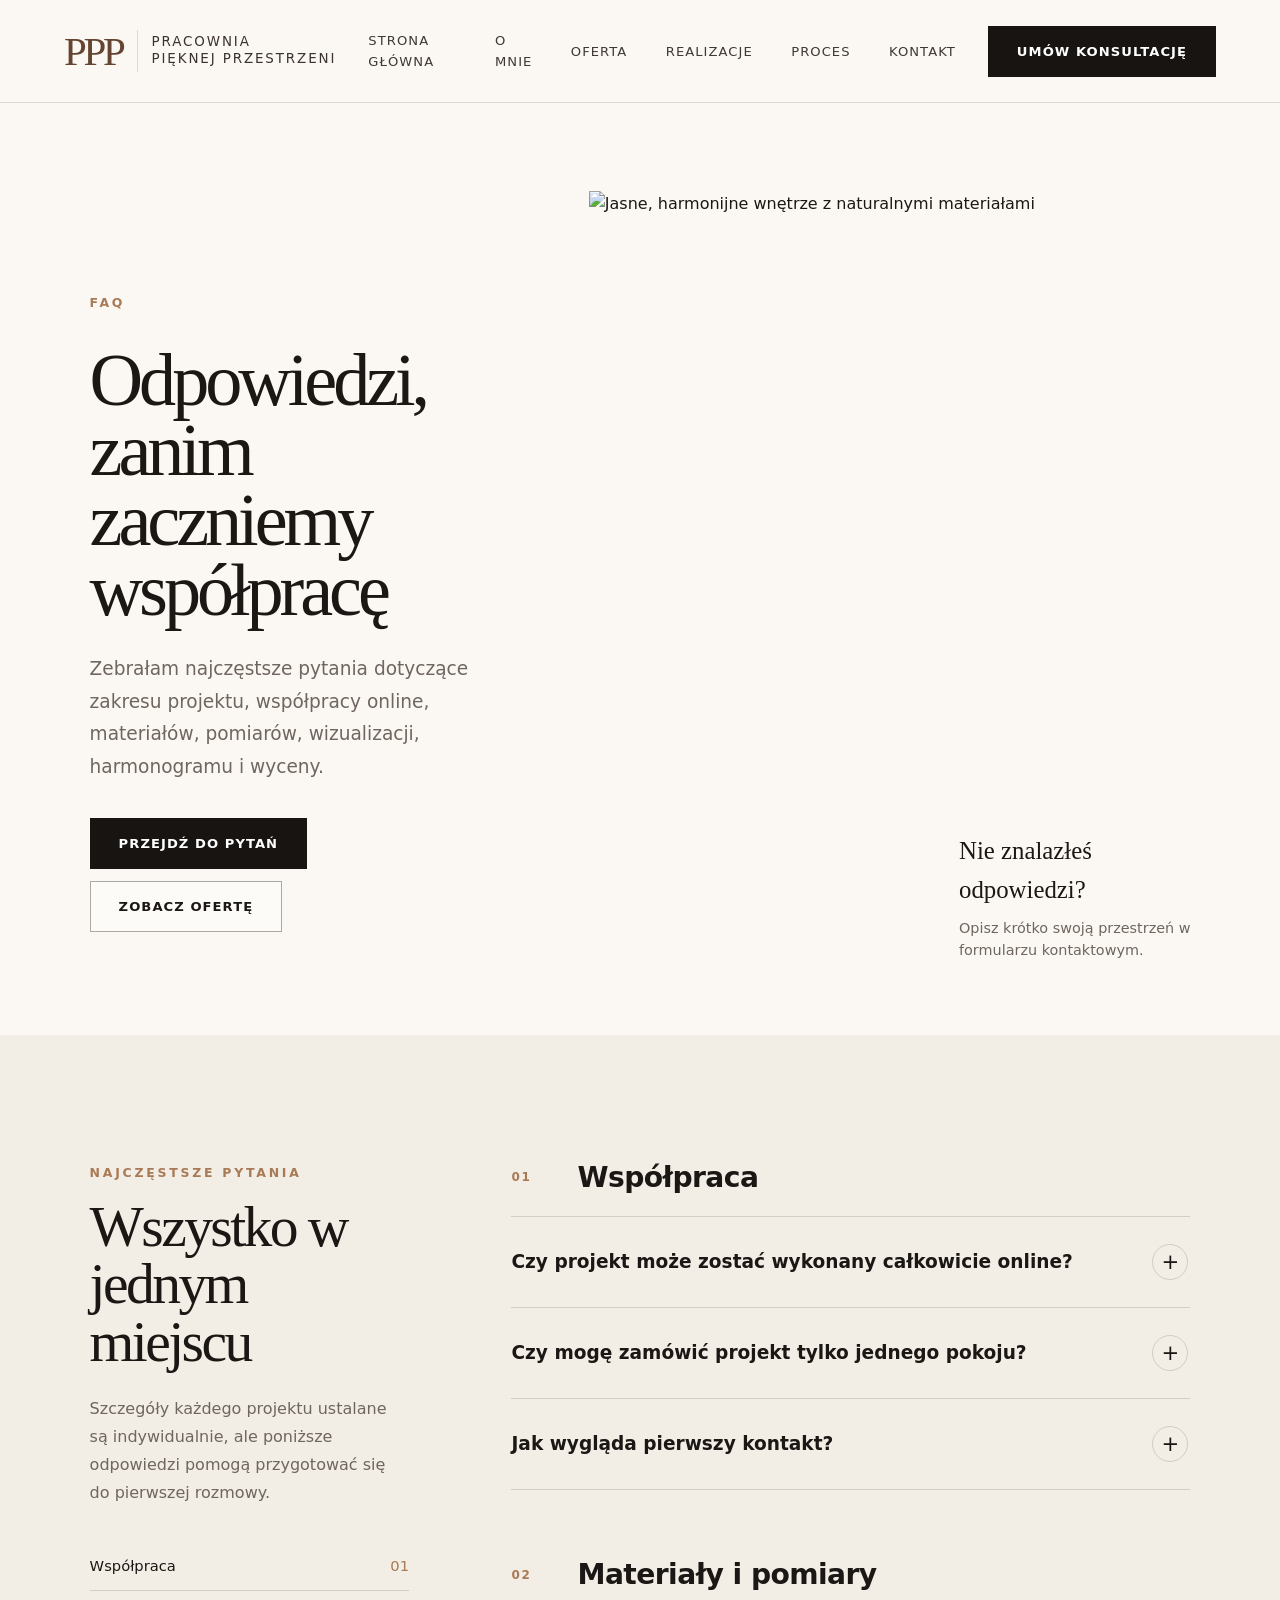
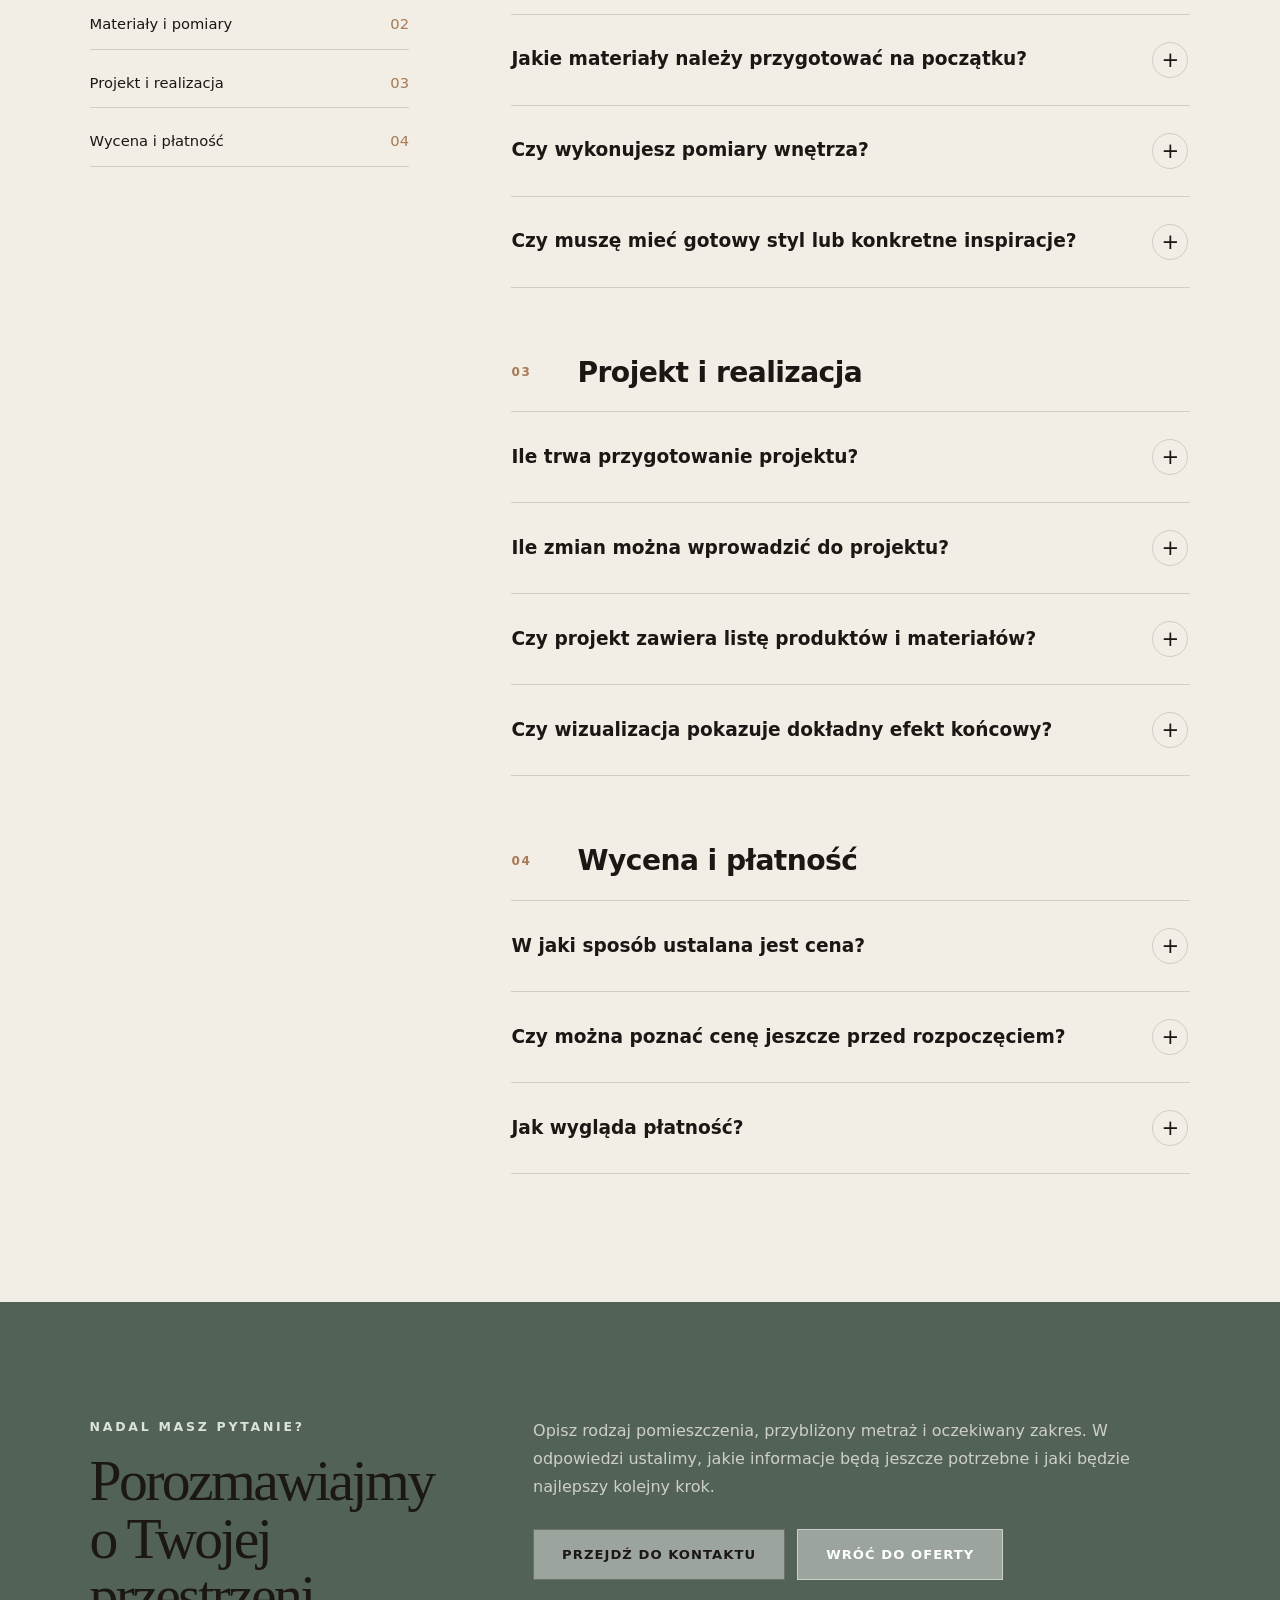
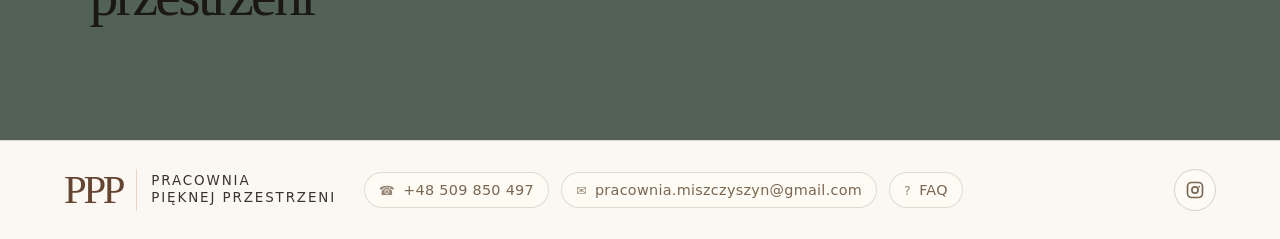
==== commit 10472c77: "Add SEO metadata and sitemap" ====
--- a/faq.html
+++ b/faq.html
@@ -3,13 +3,7 @@
   <head>
     <meta charset="UTF-8" />
     <meta name="viewport" content="width=device-width, initial-scale=1.0" />
-
-    <meta
-      name="description"
-      content="Najczęstsze pytania dotyczące projektowania wnętrz, współpracy online, pomiarów, wizualizacji 3D, wyceny i przebiegu projektu w Pracowni Pięknej Przestrzeni."
-    />
-
-    <title>FAQ | Pracownia Pięknej Przestrzeni</title>
+<title>FAQ – projektowanie wnętrz | Pracownia Pięknej Przestrzeni</title>
 
     <link rel="stylesheet" href="styles.css" />
     <link rel="icon" href="assets/favicon.svg" type="image/svg+xml" />
@@ -406,6 +400,37 @@
         }
       }
     </style>
+  
+    <!-- SEO START -->
+    <meta name="description" content="Odpowiedzi na pytania o projektowanie wnętrz, współpracę online, pomiary, wizualizacje 3D, czas realizacji, wycenę i płatność." />
+    <meta name="robots" content="index, follow, max-image-preview:large" />
+    <meta name="author" content="Magdalena Miszczyszyn" />
+    <meta name="theme-color" content="#fbf8f3" />
+
+    <link rel="canonical" href="https://ppp-miszczyszyn.pl/faq.html" />
+    <link rel="alternate" hreflang="pl-PL" href="https://ppp-miszczyszyn.pl/faq.html" />
+
+    <meta property="og:locale" content="pl_PL" />
+    <meta property="og:type" content="website" />
+    <meta property="og:site_name" content="Pracownia Pięknej Przestrzeni" />
+    <meta property="og:title" content="FAQ | Pracownia Pięknej Przestrzeni" />
+    <meta property="og:description" content="Najczęstsze pytania dotyczące współpracy, pomiarów, projektu, wizualizacji, wyceny i płatności." />
+    <meta property="og:url" content="https://ppp-miszczyszyn.pl/faq.html" />
+    <meta property="og:image" content="https://ppp-miszczyszyn.pl/assets/og-cover.jpg" />
+    <meta property="og:image:secure_url" content="https://ppp-miszczyszyn.pl/assets/og-cover.jpg" />
+    <meta property="og:image:type" content="image/jpeg" />
+    <meta property="og:image:width" content="1200" />
+    <meta property="og:image:height" content="630" />
+    <meta
+      property="og:image:alt"
+      content="Jasne wnętrze zaprojektowane przez Pracownię Pięknej Przestrzeni"
+    />
+
+    <meta name="twitter:card" content="summary_large_image" />
+    <meta name="twitter:title" content="FAQ | Pracownia Pięknej Przestrzeni" />
+    <meta name="twitter:description" content="Najczęstsze pytania dotyczące współpracy, pomiarów, projektu, wizualizacji, wyceny i płatności." />
+    <meta name="twitter:image" content="https://ppp-miszczyszyn.pl/assets/og-cover.jpg" />
+    <!-- SEO END -->
   </head>
 
   <body>
@@ -438,8 +463,7 @@
         <a href="realizacje.html">Realizacje</a>
         <a href="proces.html">Proces</a>
         <a href="kontakt.html">Kontakt</a>
-        <a href="faq.html">FAQ</a>
-      </nav>
+</nav>
 
       <a class="button button--dark header-cta" href="kontakt.html">
         Umów konsultację
@@ -472,9 +496,7 @@
 
         <div class="faq-hero__visual reveal reveal--delay">
           <img
-            src="assets/jasna-harmonia.jpg"
-            alt="Jasne, harmonijne wnętrze z naturalnymi materiałami"
-          />
+            alt="Jasne, harmonijne wnętrze z naturalnymi materiałami" src="assets/jasna-harmonia.webp" width="1024" height="1024" decoding="async" loading="eager" fetchpriority="high" />
 
           <div class="faq-hero__card">
             <strong>Nie znalazłeś odpowiedzi?</strong>
@@ -746,6 +768,16 @@
         >
           <span class="footer-contact__icon">✉</span>
           <span>pracownia.miszczyszyn@gmail.com</span>
+        </a>
+
+
+        <a
+        class="footer-contact__item"
+        href="faq.html" aria-current="page"
+        aria-label="Najczęściej zadawane pytania"
+        >
+        <span class="footer-contact__icon" aria-hidden="true">?</span>
+        <span>FAQ</span>
         </a>
       </div>
 
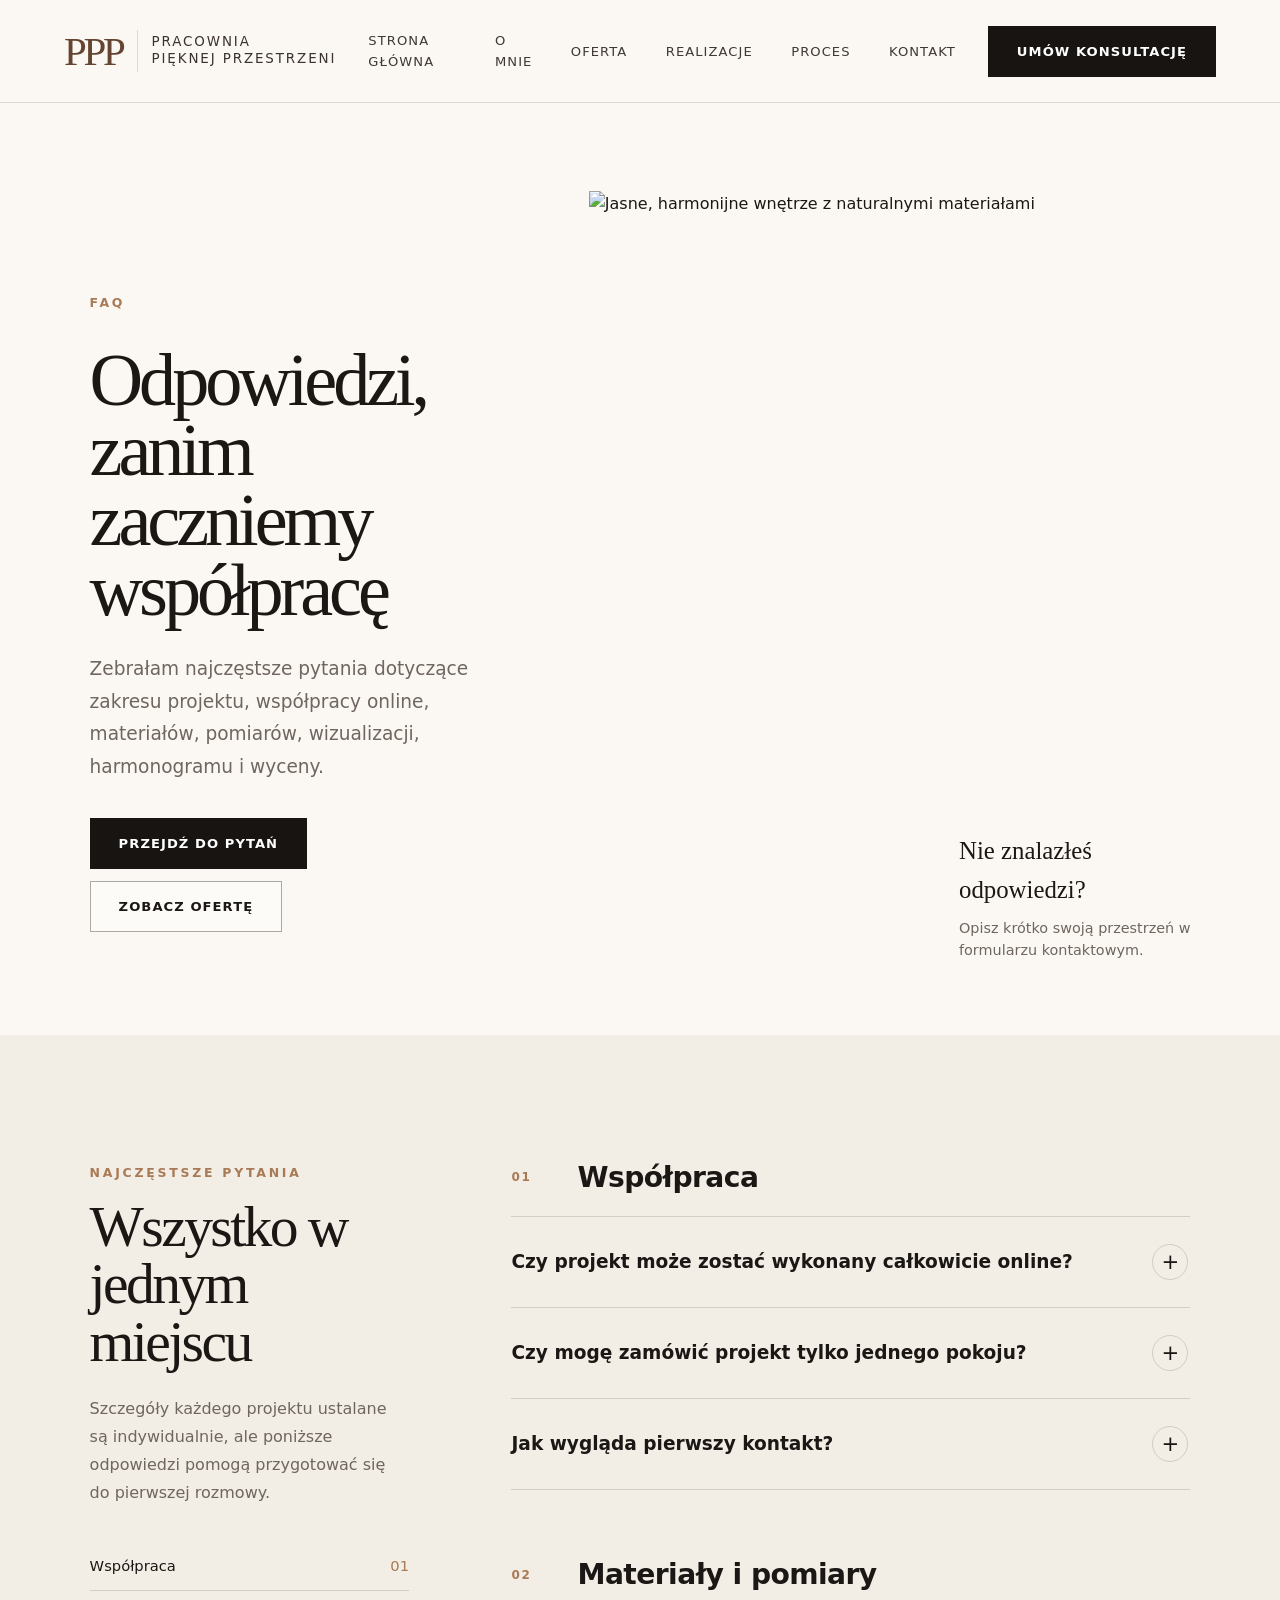
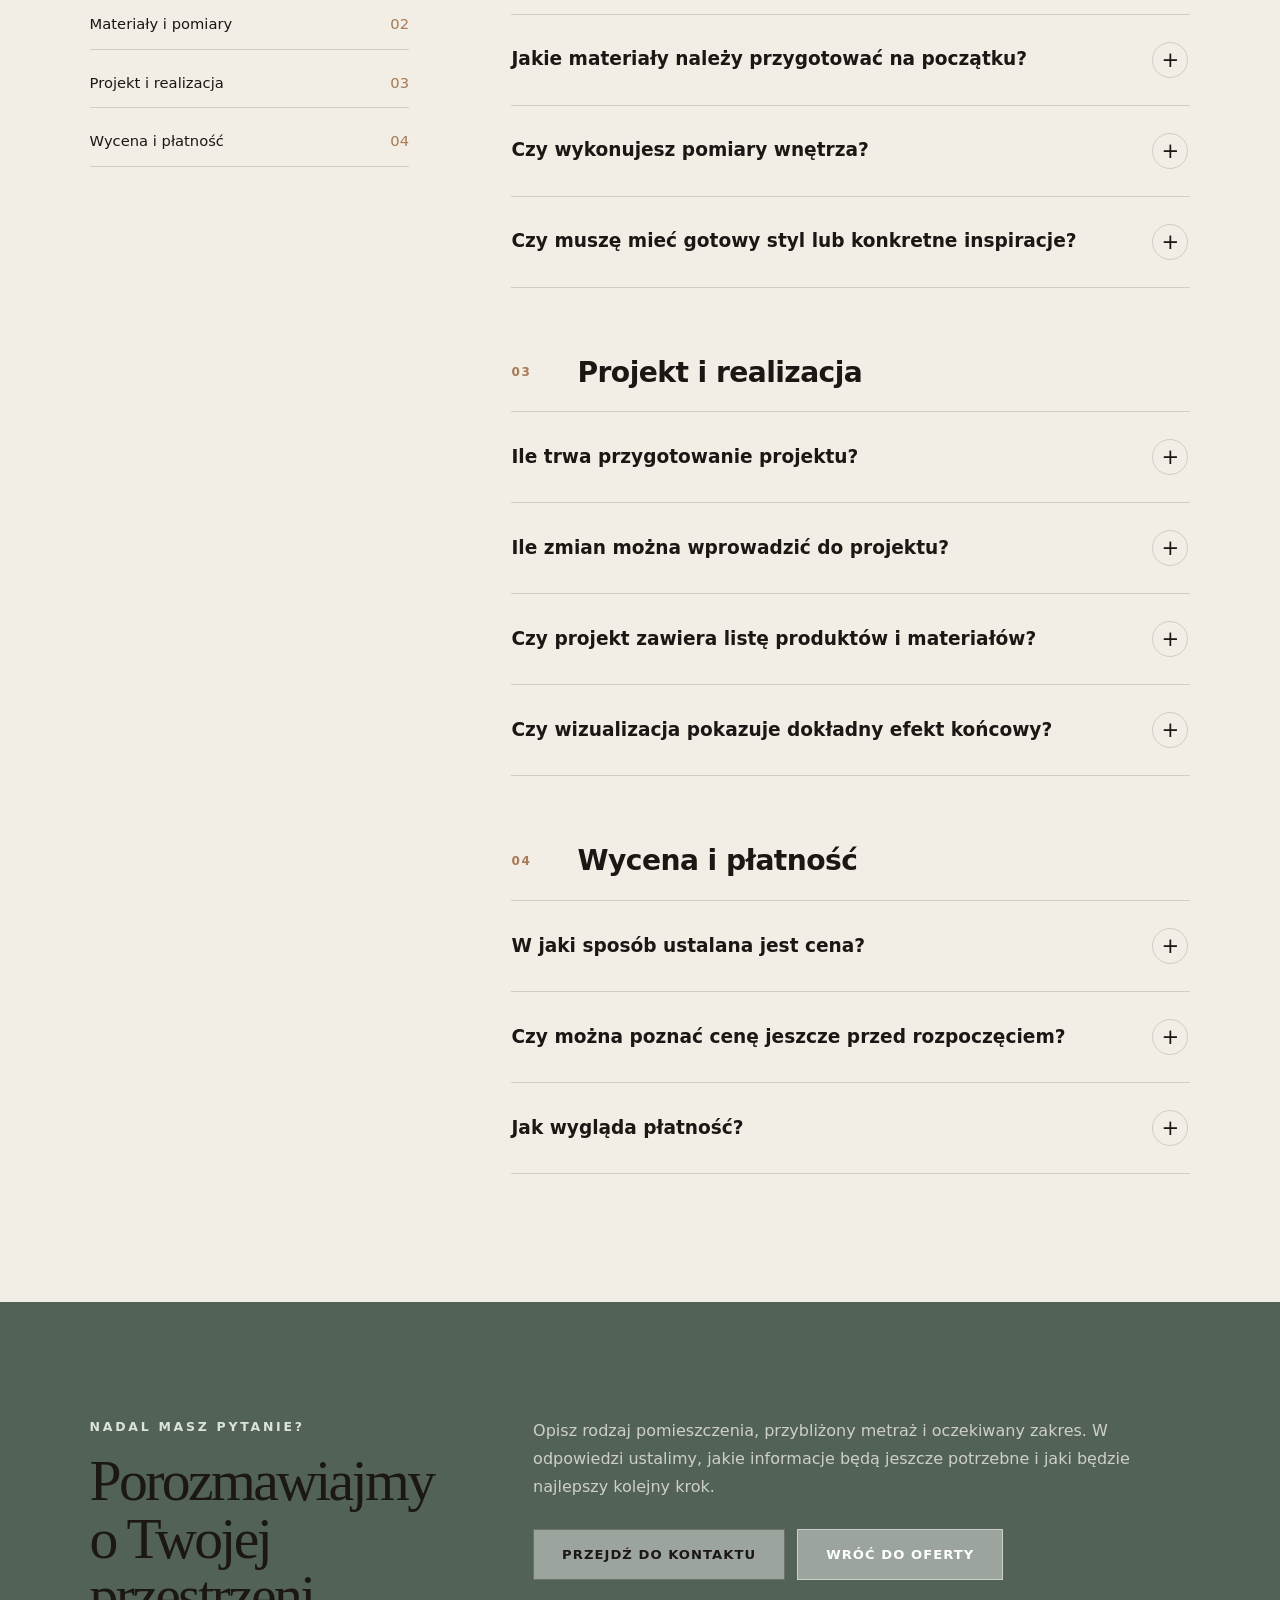
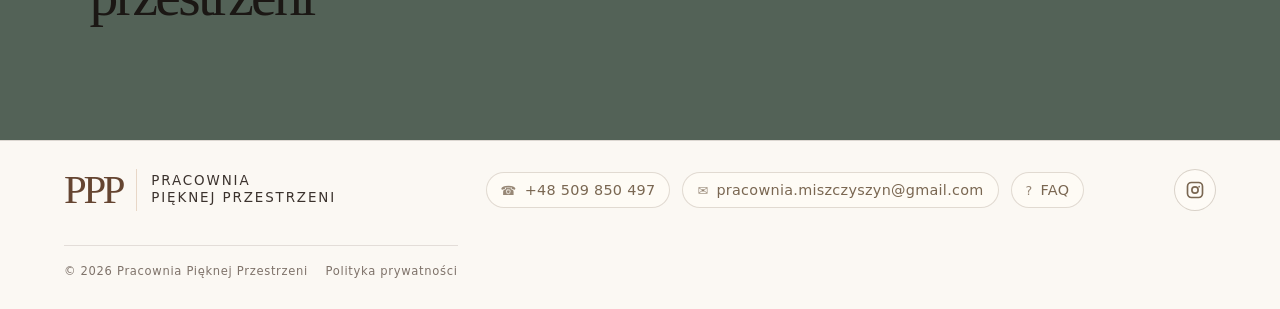
==== commit 5e1eaa94: "Add privacy policy" ====
--- a/faq.html
+++ b/faq.html
@@ -5,9 +5,9 @@
     <meta name="viewport" content="width=device-width, initial-scale=1.0" />
 <title>FAQ – projektowanie wnętrz | Pracownia Pięknej Przestrzeni</title>
 
-    <link rel="stylesheet" href="styles.css" />
+    <link rel="stylesheet" href="styles.css?v=20260718-privacy" />
     <link rel="icon" href="assets/favicon.svg" type="image/svg+xml" />
-    <script src="script.js" defer></script>
+    <script src="script.js?v=20260718-footer-fix" defer></script>
 
     <script type="application/ld+json">
       {
@@ -800,6 +800,11 @@
           </svg>
         </a>
       </div>
+
+      <div class="footer-legal">
+        <span>© 2026 Pracownia Pięknej Przestrzeni</span>
+        <a href="polityka-prywatnosci.html">Polityka prywatności</a>
+      </div>
     </footer>
   </body>
 </html>
--- a/styles.css
+++ b/styles.css
@@ -838,7 +838,7 @@
   padding-bottom: clamp(70px, 8vw, 120px);
   background:
     linear-gradient(90deg, rgba(91, 64, 43, 0.72), rgba(188, 162, 132, 0.44)),
-    url("assets/naturalne-cieplo.jpg") center/cover;
+    url("assets/naturalne-cieplo.webp") center/cover;
   color: #fff;
 }
 
@@ -1115,8 +1115,20 @@
 
 @media (max-width: 780px) {
   .site-header {
+    grid-template-columns: minmax(0, 1fr) auto;
+    column-gap: 12px;
     min-height: 74px;
-    padding: 14px 18px;
+    padding: 14px 8px 14px 18px;
+  }
+
+  .brand {
+    min-width: 0;
+  }
+
+  .nav-toggle {
+    grid-column: 2;
+    justify-self: end;
+    margin-right: 0;
   }
 
   .brand__mark {
@@ -1461,7 +1473,7 @@
   padding: clamp(70px, 8vw, 124px) clamp(22px, 8vw, 112px);
   background:
     linear-gradient(90deg, rgba(91, 64, 43, 0.82), rgba(188, 162, 132, 0.54)),
-    url("assets/naturalne-cieplo.jpg") center/cover;
+    url("assets/naturalne-cieplo.webp") center/cover;
   text-align: center;
   color: #fff;
 }
@@ -1831,7 +1843,7 @@
   color: #fff;
   background:
     linear-gradient(90deg, rgba(39, 31, 25, 0.84), rgba(118, 83, 58, 0.58)),
-    url("assets/nowoczesna-elegancja.jpg") center/cover;
+    url("assets/nowoczesna-elegancja.webp") center/cover;
 }
 
 .process-cta .eyebrow,
@@ -2430,7 +2442,7 @@
   color: #fff;
   background:
     linear-gradient(90deg, rgba(37, 29, 24, 0.88), rgba(98, 67, 47, 0.58)),
-    url("assets/realizacje/DlaNiego/wizualizacja2.png") center 56% / cover;
+    url("assets/realizacje/DlaNiego/wizualizacja2.webp") center 56% / cover;
 }
 
 .portfolio-cta__content {
@@ -2704,22 +2716,41 @@
     right: 14px;
   }
 
+  .portfolio-lightbox figure {
+    touch-action: pan-y;
+    user-select: none;
+    -webkit-user-select: none;
+  }
+
+  .portfolio-lightbox figure img {
+    will-change: transform, opacity;
+    user-select: none;
+    -webkit-user-select: none;
+    -webkit-user-drag: none;
+  }
+
+  /* Na telefonie zdjęcia zmieniamy gestem przesunięcia, bez strzałek. */
   .portfolio-lightbox__nav {
-    top: auto;
-    bottom: 18px;
-    transform: none;
-  }
-
-  .portfolio-lightbox__nav:hover {
-    transform: scale(1.04);
-  }
-
-  .portfolio-lightbox__nav--prev {
-    left: 18px;
-  }
-
-  .portfolio-lightbox__nav--next {
-    right: 18px;
+    display: none;
+  }
+}
+
+@media (hover: none) and (pointer: coarse) {
+  .portfolio-lightbox figure {
+    touch-action: pan-y;
+    user-select: none;
+    -webkit-user-select: none;
+  }
+
+  .portfolio-lightbox figure img {
+    will-change: transform, opacity;
+    user-select: none;
+    -webkit-user-select: none;
+    -webkit-user-drag: none;
+  }
+
+  .portfolio-lightbox__nav {
+    display: none;
   }
 }
 
@@ -2731,3 +2762,370 @@
     transition: none;
   }
 }
+
+/* =========================================================
+   SUBTELNE ANIMACJE + PRZYCISK „WRÓĆ NA GÓRĘ”
+   ========================================================= */
+
+html {
+  scroll-padding-top: 104px;
+}
+
+/* Delikatne wejście całej zawartości po przejściu na podstronę. */
+.motion-enhanced main {
+  animation: page-enter 560ms cubic-bezier(0.22, 1, 0.36, 1) both;
+}
+
+@keyframes page-enter {
+  from {
+    opacity: 0.94;
+    transform: translateY(8px);
+  }
+
+  to {
+    opacity: 1;
+    transform: translateY(0);
+  }
+}
+
+/* Elementy są dodawane automatycznie przez script.js — bez zmian w HTML. */
+.motion-reveal {
+  opacity: 0;
+  transform: translateY(22px);
+  transition:
+    opacity 680ms cubic-bezier(0.22, 1, 0.36, 1),
+    transform 680ms cubic-bezier(0.22, 1, 0.36, 1);
+  transition-delay: var(--motion-delay, 0ms);
+  will-change: opacity, transform;
+}
+
+.motion-reveal.is-visible {
+  opacity: 1;
+  transform: translateY(0);
+  will-change: auto;
+}
+
+/* Bardzo subtelna reakcja kart na najechanie kursorem. */
+@media (hover: hover) and (pointer: fine) {
+  .service-card,
+  .process-card,
+  .value-card,
+  .principle-card,
+  .package-card {
+    transition:
+      transform 260ms ease,
+      background-color 260ms ease,
+      border-color 260ms ease,
+      box-shadow 260ms ease;
+  }
+
+  .service-card:hover,
+  .process-card:hover,
+  .value-card:hover,
+  .principle-card:hover,
+  .package-card:hover {
+    transform: translateY(-4px);
+    background-color: rgba(255, 253, 249, 0.82);
+    border-color: rgba(56, 43, 35, 0.22);
+    box-shadow: 0 18px 44px rgba(57, 42, 31, 0.09);
+  }
+
+  .package-card--featured:hover {
+    transform: translateY(-22px);
+  }
+}
+
+.button:active,
+.text-link:active {
+  transform: translateY(0) scale(0.985);
+}
+
+/* Przycisk „Wróć na górę”. */
+.back-to-top {
+  --back-to-top-edge: clamp(16px, 2.6vw, 34px);
+  --back-to-top-footer-offset: 0px;
+  position: fixed;
+  right: var(--back-to-top-edge);
+  bottom: calc(var(--back-to-top-edge) + var(--back-to-top-footer-offset));
+  z-index: 40;
+  display: inline-flex;
+  align-items: center;
+  justify-content: center;
+  gap: 10px;
+  min-height: 48px;
+  padding: 11px 17px;
+  border: 1px solid rgba(255, 255, 255, 0.28);
+  border-radius: 999px;
+  color: #fff;
+  background: rgba(23, 20, 18, 0.88);
+  box-shadow: 0 14px 38px rgba(23, 20, 18, 0.2);
+  backdrop-filter: blur(14px);
+  -webkit-backdrop-filter: blur(14px);
+  cursor: pointer;
+  opacity: 0;
+  visibility: hidden;
+  pointer-events: none;
+  transform: translateY(14px) scale(0.96);
+  transition:
+    opacity 240ms ease,
+    visibility 240ms ease,
+    transform 240ms cubic-bezier(0.22, 1, 0.36, 1),
+    bottom 240ms cubic-bezier(0.22, 1, 0.36, 1),
+    background-color 200ms ease,
+    box-shadow 200ms ease;
+}
+
+.back-to-top.is-visible {
+  opacity: 1;
+  visibility: visible;
+  pointer-events: auto;
+  transform: translateY(0) scale(1);
+}
+
+.back-to-top:hover {
+  background: rgba(58, 48, 42, 0.96);
+  box-shadow: 0 18px 46px rgba(23, 20, 18, 0.26);
+  transform: translateY(-2px) scale(1);
+}
+
+.back-to-top:active {
+  transform: translateY(0) scale(0.97);
+}
+
+.back-to-top:focus-visible {
+  outline: 2px solid var(--accent);
+  outline-offset: 4px;
+}
+
+.back-to-top__icon {
+  width: 17px;
+  height: 17px;
+  flex: 0 0 auto;
+}
+
+.back-to-top__label {
+  font-size: 0.7rem;
+  font-weight: 700;
+  line-height: 1;
+  letter-spacing: 0.11em;
+  text-transform: uppercase;
+  white-space: nowrap;
+}
+
+@media (max-width: 680px) {
+  .back-to-top {
+    width: 48px;
+    height: 48px;
+    min-height: 48px;
+    padding: 0;
+  }
+
+  .back-to-top__label {
+    position: absolute;
+    width: 1px;
+    height: 1px;
+    padding: 0;
+    margin: -1px;
+    overflow: hidden;
+    clip: rect(0, 0, 0, 0);
+    white-space: nowrap;
+    border: 0;
+  }
+}
+
+@media (prefers-reduced-motion: reduce) {
+  html {
+    scroll-behavior: auto;
+  }
+
+  .motion-enhanced main {
+    animation: none;
+  }
+
+  .motion-reveal,
+  .motion-reveal.is-visible,
+  .back-to-top,
+  .back-to-top.is-visible,
+  .service-card,
+  .process-card,
+  .value-card,
+  .principle-card,
+  .package-card {
+    transition: none;
+    transform: none;
+  }
+}
+
+@media (prefers-reduced-motion: reduce) {
+  .package-card--featured {
+    transform: translateY(-18px);
+  }
+}
+/* =========================================================
+   PPP POLITYKA PRYWATNOSCI
+   ========================================================= */
+
+.site-footer {
+  flex-wrap: wrap;
+}
+
+.footer-legal {
+  flex: 0 0 100%;
+  display: flex;
+  align-items: center;
+  justify-content: center;
+  gap: 1.1rem;
+  margin-top: 0.35rem;
+  padding-top: 1rem;
+  border-top: 1px solid rgba(62, 45, 35, 0.13);
+  color: rgba(62, 45, 35, 0.66);
+  font-size: 0.72rem;
+  letter-spacing: 0.06em;
+}
+
+.footer-legal a {
+  color: inherit;
+  text-decoration: none;
+  border-bottom: 1px solid transparent;
+  transition: color 180ms ease, border-color 180ms ease;
+}
+
+.footer-legal a:hover,
+.footer-legal a:focus-visible {
+  color: var(--color-dark, #2d211b);
+  border-bottom-color: currentColor;
+}
+
+.form-privacy {
+  max-width: 42rem;
+  margin: -0.15rem 0 0;
+  color: rgba(62, 45, 35, 0.72);
+  font-size: 0.78rem;
+  line-height: 1.65;
+}
+
+.form-privacy a {
+  color: inherit;
+  text-underline-offset: 0.18em;
+}
+
+.privacy-page {
+  padding: clamp(7.5rem, 12vw, 11rem) clamp(1.25rem, 6vw, 6rem)
+    clamp(4.5rem, 8vw, 7rem);
+  background: #f8f3ec;
+}
+
+.privacy-page__header,
+.privacy-page__content {
+  width: min(100%, 980px);
+  margin-inline: auto;
+}
+
+.privacy-page__header {
+  padding-bottom: clamp(2rem, 4vw, 3.5rem);
+  border-bottom: 1px solid rgba(62, 45, 35, 0.16);
+}
+
+.privacy-page__header h1 {
+  max-width: 860px;
+  margin: 0.35rem 0 1.1rem;
+  font-size: clamp(2.8rem, 7vw, 6rem);
+  line-height: 0.98;
+}
+
+.privacy-page__lead {
+  max-width: 720px;
+  margin: 0;
+  color: rgba(62, 45, 35, 0.76);
+  font-size: clamp(1rem, 1.6vw, 1.15rem);
+  line-height: 1.75;
+}
+
+.privacy-page__updated {
+  display: inline-block;
+  margin-top: 1.25rem;
+  color: rgba(62, 45, 35, 0.58);
+  font-size: 0.78rem;
+  letter-spacing: 0.08em;
+  text-transform: uppercase;
+}
+
+.privacy-page__content {
+  display: grid;
+  grid-template-columns: minmax(0, 1fr);
+  gap: 0;
+  padding-top: clamp(1rem, 3vw, 2rem);
+}
+
+.privacy-section {
+  display: grid;
+  grid-template-columns: minmax(150px, 0.32fr) minmax(0, 1fr);
+  gap: clamp(1.5rem, 5vw, 5rem);
+  padding: clamp(2rem, 4vw, 3.5rem) 0;
+  border-bottom: 1px solid rgba(62, 45, 35, 0.13);
+}
+
+.privacy-section__number {
+  color: rgba(62, 45, 35, 0.48);
+  font-size: 0.76rem;
+  letter-spacing: 0.14em;
+}
+
+.privacy-section h2 {
+  margin: 0 0 1rem;
+  font-size: clamp(1.45rem, 2.8vw, 2.15rem);
+  line-height: 1.15;
+}
+
+.privacy-section p,
+.privacy-section li {
+  color: rgba(62, 45, 35, 0.78);
+  line-height: 1.78;
+}
+
+.privacy-section p {
+  margin: 0 0 0.9rem;
+}
+
+.privacy-section ul {
+  margin: 0.75rem 0 0;
+  padding-left: 1.15rem;
+}
+
+.privacy-section a {
+  color: inherit;
+  text-underline-offset: 0.2em;
+}
+
+.privacy-contact {
+  padding: clamp(2rem, 4vw, 3.5rem);
+  margin-top: clamp(2.5rem, 5vw, 4rem);
+  background: #2d211b;
+  color: #fffaf4;
+}
+
+.privacy-contact h2,
+.privacy-contact p {
+  color: inherit;
+}
+
+.privacy-contact a {
+  color: inherit;
+}
+
+@media (max-width: 760px) {
+  .footer-legal {
+    flex-direction: column;
+    gap: 0.45rem;
+    text-align: center;
+  }
+
+  .privacy-page {
+    padding-top: 7rem;
+  }
+
+  .privacy-section {
+    grid-template-columns: 1fr;
+    gap: 0.65rem;
+  }
+}
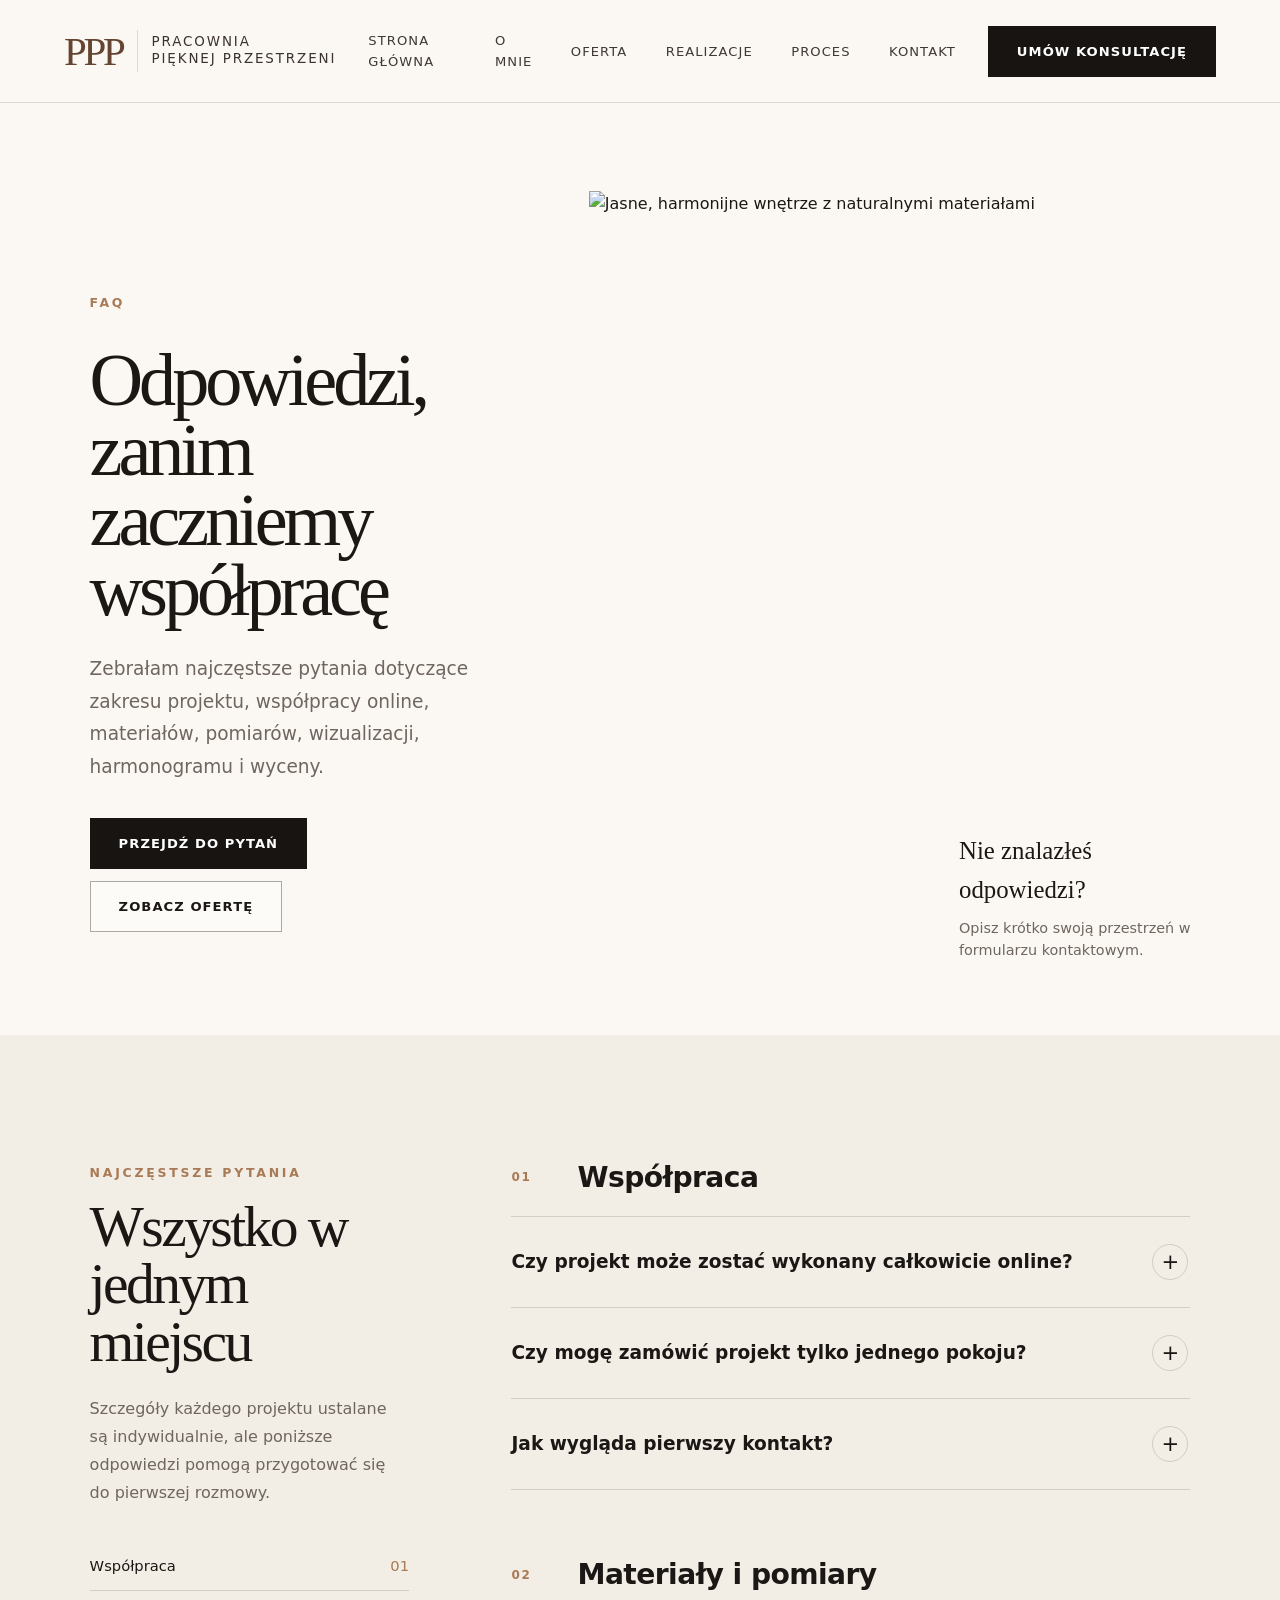
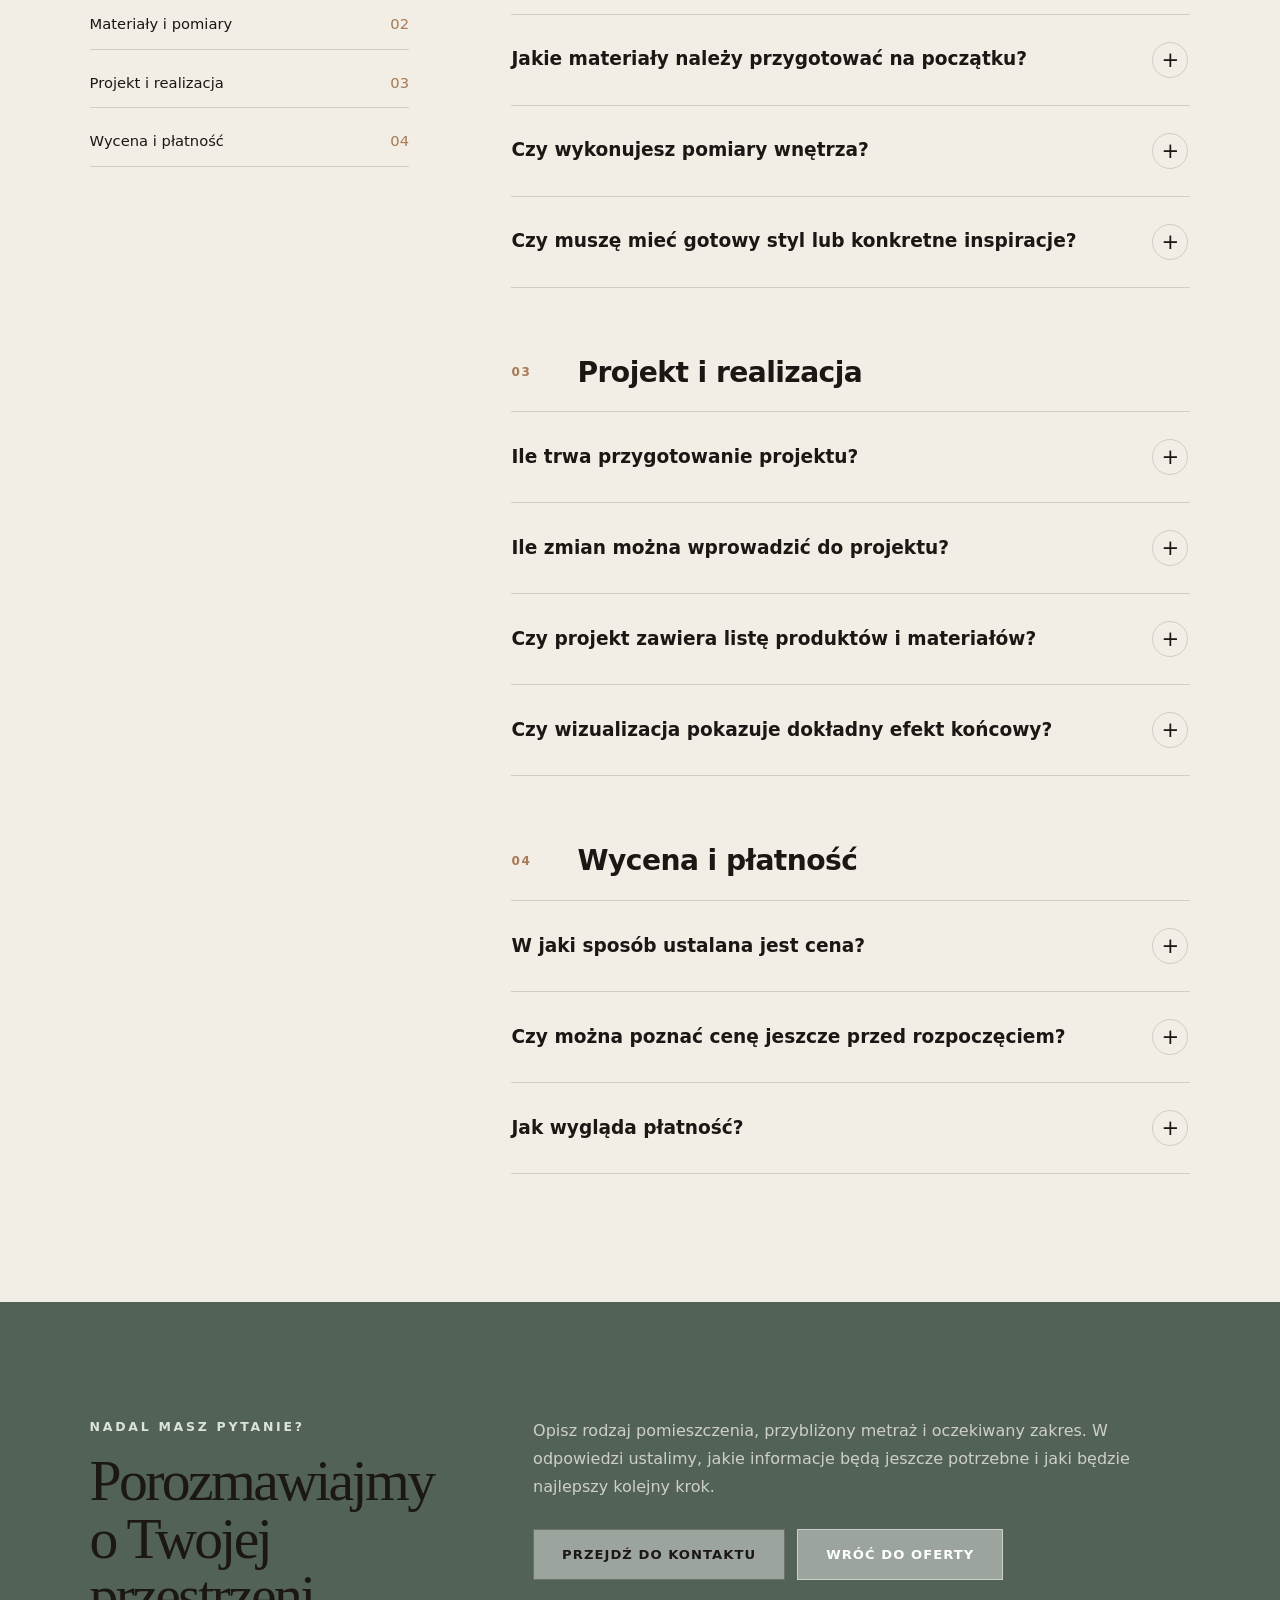
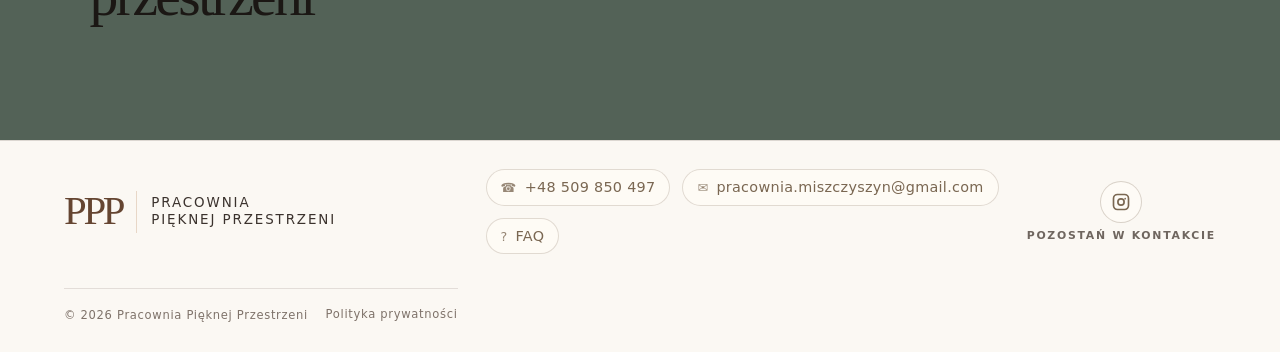
==== commit 8952ba99: "Add Instagram footer label" ====
--- a/faq.html
+++ b/faq.html
@@ -799,6 +799,7 @@
             />
           </svg>
         </a>
+        <span class="footer-social__label">Pozostań w kontakcie</span>
       </div>
 
       <div class="footer-legal">
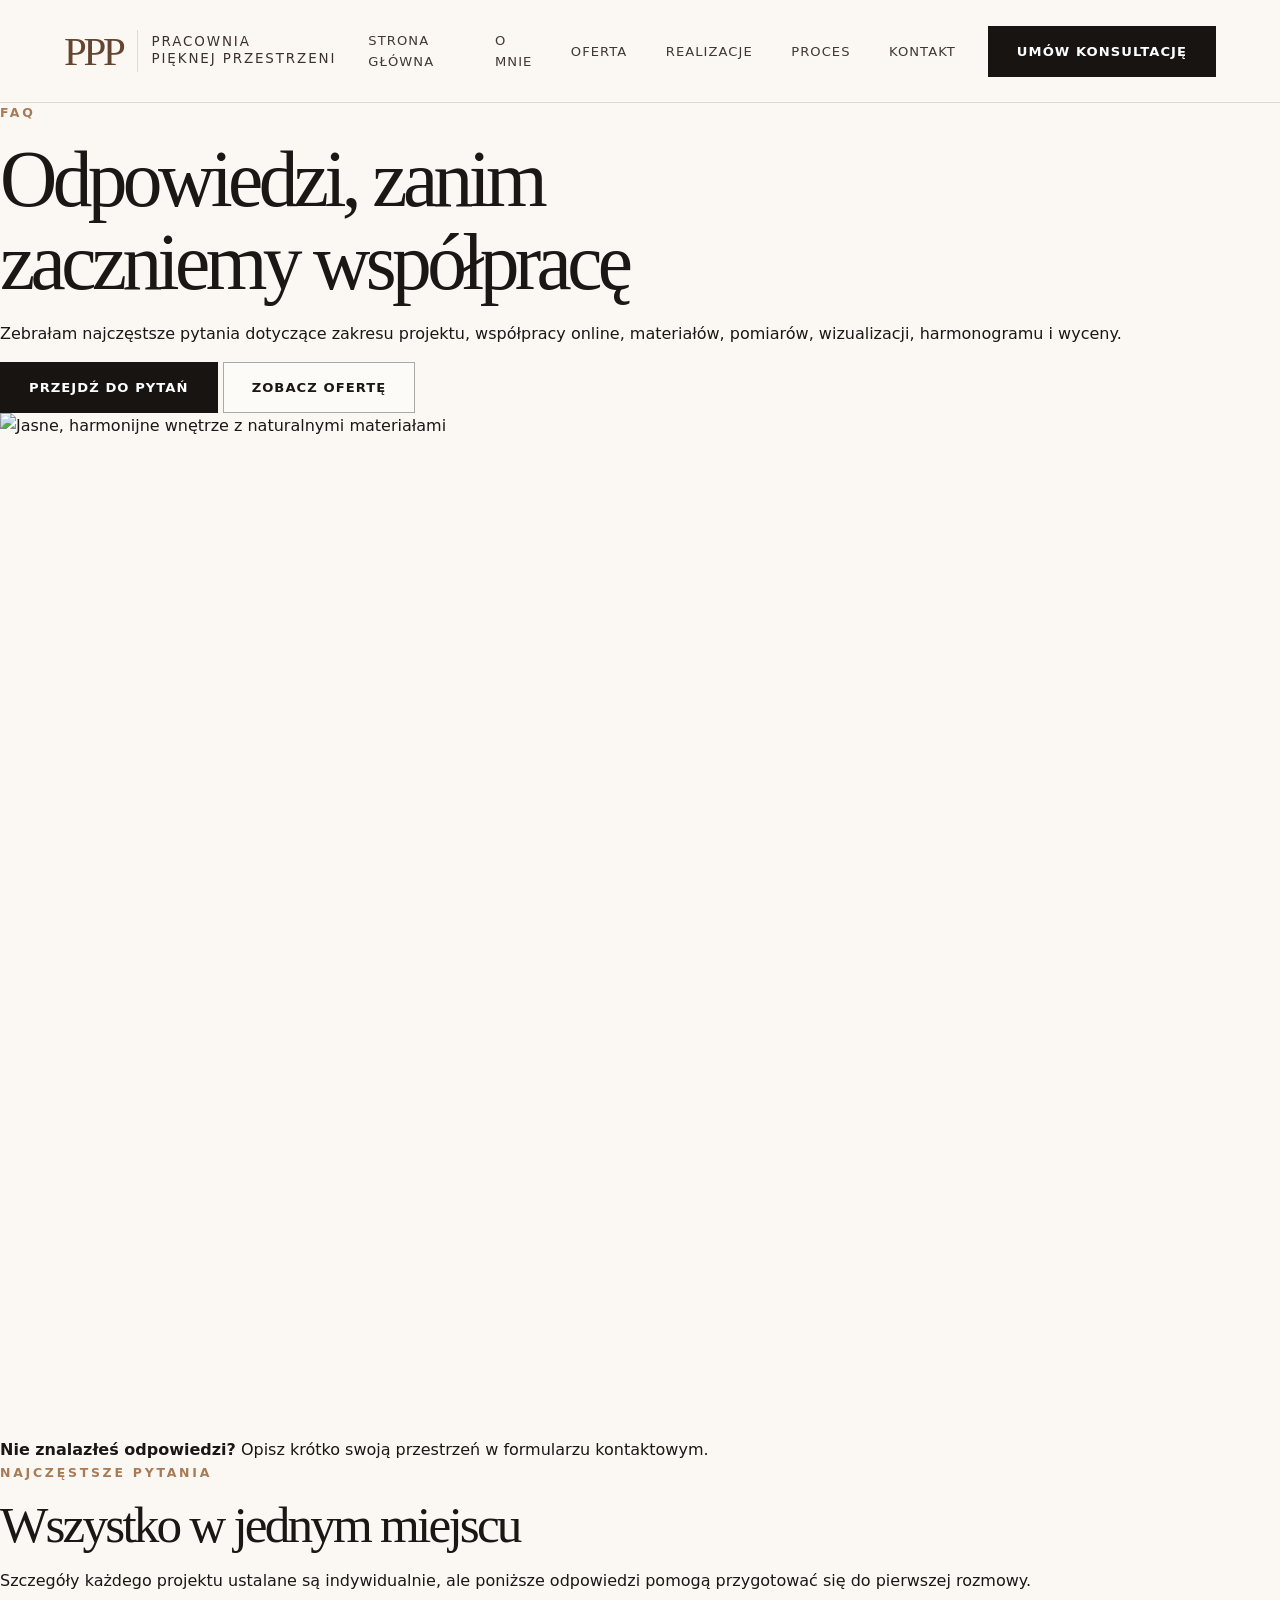
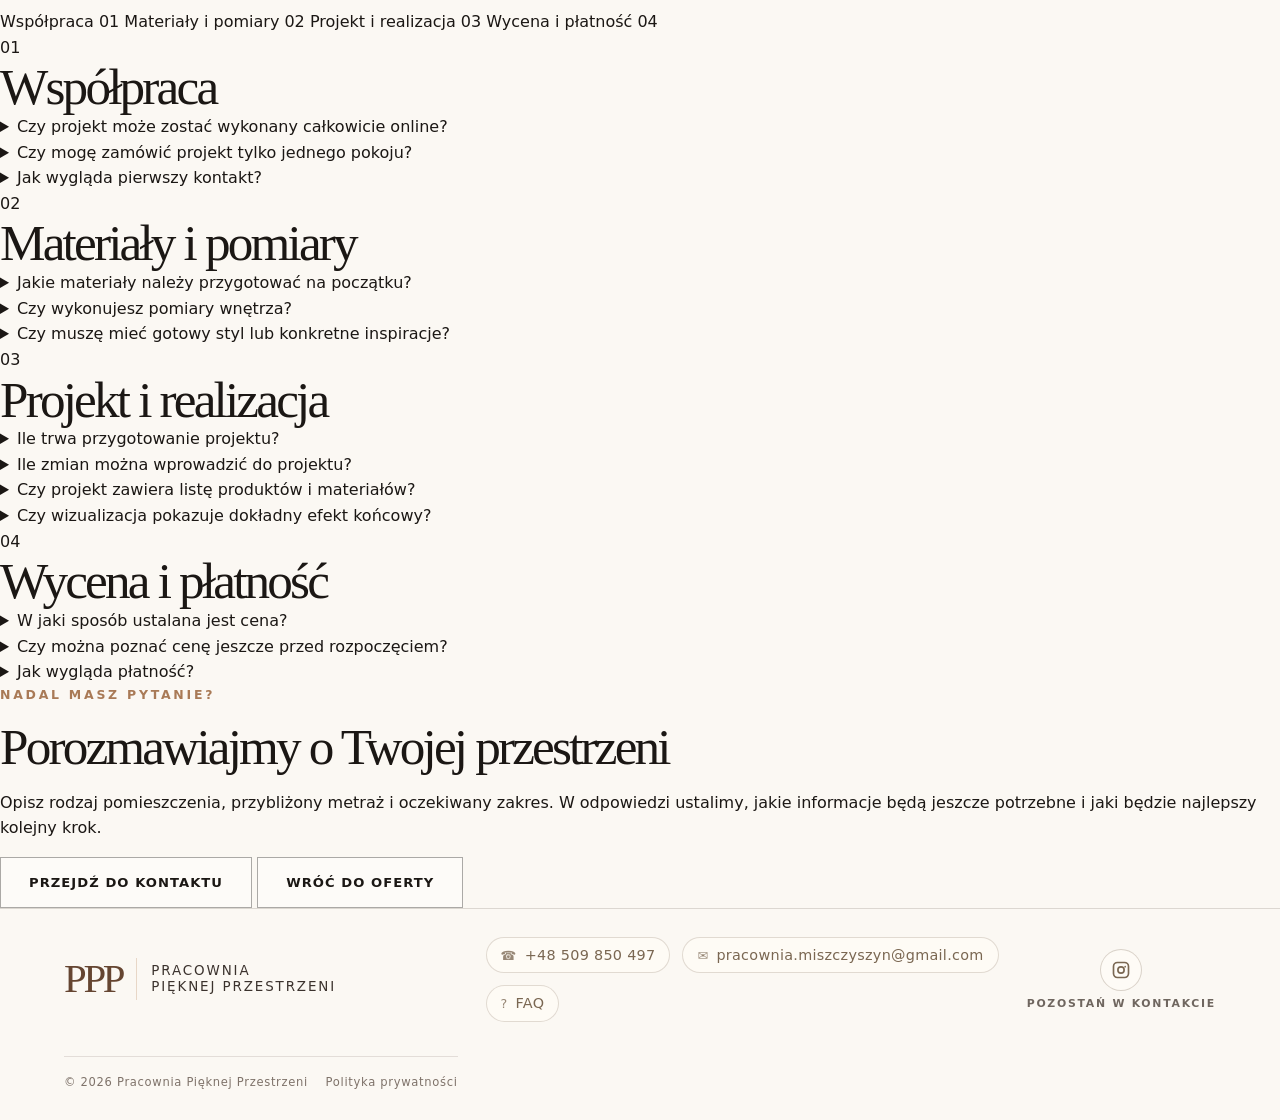
==== commit 88b1af95: "Fix favicon references" ====
--- a/faq.html
+++ b/faq.html
@@ -3,10 +3,11 @@
   <head>
     <meta charset="UTF-8" />
     <meta name="viewport" content="width=device-width, initial-scale=1.0" />
-<title>FAQ – projektowanie wnętrz | Pracownia Pięknej Przestrzeni</title>
-
-    <link rel="stylesheet" href="styles.css?v=20260718-privacy" />
-    <link rel="icon" href="assets/favicon.svg" type="image/svg+xml" />
+    <title>FAQ – projektowanie wnętrz | Pracownia Pięknej Przestrzeni</title>
+
+    <link rel="stylesheet" href="styles.css?v=20260718-2343" />
+    <link rel="icon" href="assets/favicon.png" type="image/png" />
+    <link rel="apple-touch-icon" href="assets/favicon.png">
     <script src="script.js?v=20260718-footer-fix" defer></script>
 
     <script type="application/ld+json">
@@ -58,366 +59,39 @@
       }
     </script>
 
-    <style>
-      .faq-page {
-        --faq-dark: #282c29;
-        --faq-green: #536257;
-        --faq-paper: #fbf8f3;
-        --faq-soft: #f2ede5;
-        --faq-line: rgba(42, 45, 42, 0.16);
-      }
-
-      .faq-page *,
-      .faq-page *::before,
-      .faq-page *::after {
-        box-sizing: border-box;
-      }
-
-      .faq-hero {
-        display: grid;
-        grid-template-columns: minmax(0, 0.92fr) minmax(420px, 1.08fr);
-        min-height: min(790px, calc(100vh - 88px));
-        padding-top: 88px;
-        background: var(--faq-paper);
-      }
-
-      .faq-hero__content {
-        display: flex;
-        flex-direction: column;
-        justify-content: center;
-        align-items: flex-start;
-        padding: clamp(70px, 8vw, 132px) clamp(28px, 7vw, 110px);
-      }
-
-      .faq-hero h1 {
-        max-width: 760px;
-        margin: 18px 0 28px;
-        font-size: clamp(3.15rem, 5.8vw, 6.8rem);
-        font-weight: 400;
-        line-height: 0.94;
-        letter-spacing: -0.055em;
-      }
-
-      .faq-hero__lead {
-        max-width: 630px;
-        margin: 0;
-        color: var(--muted);
-        font-size: clamp(1.02rem, 1.45vw, 1.2rem);
-        line-height: 1.75;
-      }
-
-      .faq-hero__actions {
-        display: flex;
-        flex-wrap: wrap;
-        gap: 12px;
-        margin-top: 35px;
-      }
-
-      .faq-hero__visual {
-        position: relative;
-        min-height: 600px;
-        overflow: hidden;
-      }
-
-      .faq-hero__visual img {
-        width: 100%;
-        height: 100%;
-        object-fit: cover;
-      }
-
-      .faq-hero__card {
-        position: absolute;
-        right: clamp(18px, 4vw, 48px);
-        bottom: clamp(18px, 4vw, 48px);
-        width: min(300px, calc(100% - 36px));
-        padding: 25px 27px;
-        background: rgba(251, 248, 243, 0.95);
-        backdrop-filter: blur(12px);
-        -webkit-backdrop-filter: blur(12px);
-      }
-
-      .faq-hero__card strong,
-      .faq-hero__card span {
-        display: block;
-      }
-
-      .faq-hero__card strong {
-        margin-bottom: 7px;
-        font-family: var(--serif);
-        font-size: 1.55rem;
-        font-weight: 400;
-      }
-
-      .faq-hero__card span {
-        color: var(--muted);
-        font-size: 0.9rem;
-        line-height: 1.55;
-      }
-
-      .faq-layout {
-        display: grid;
-        grid-template-columns: minmax(250px, 0.64fr) minmax(0, 1.36fr);
-        gap: clamp(45px, 8vw, 125px);
-        padding: clamp(82px, 10vw, 150px) clamp(24px, 7vw, 112px);
-        background: var(--faq-soft);
-      }
-
-      .faq-layout__sidebar {
-        position: sticky;
-        top: 125px;
-        align-self: start;
-      }
-
-      .faq-layout__sidebar h2 {
-        margin: 15px 0 24px;
-        font-size: clamp(2.65rem, 4.5vw, 5.2rem);
-        font-weight: 400;
-        line-height: 1;
-        letter-spacing: -0.045em;
-      }
-
-      .faq-layout__sidebar > p:not(.eyebrow) {
-        max-width: 470px;
-        margin: 0;
-        color: var(--muted);
-        line-height: 1.75;
-      }
-
-      .faq-jump {
-        display: grid;
-        gap: 8px;
-        margin-top: 34px;
-      }
-
-      .faq-jump a {
-        display: flex;
-        align-items: center;
-        justify-content: space-between;
-        gap: 20px;
-        padding: 13px 0;
-        border-bottom: 1px solid var(--faq-line);
-        color: inherit;
-        text-decoration: none;
-        font-size: 0.92rem;
-      }
-
-      .faq-jump a span {
-        color: var(--accent);
-      }
-
-      .faq-content {
-        display: grid;
-        gap: 70px;
-      }
-
-      .faq-group {
-        scroll-margin-top: 125px;
-      }
-
-      .faq-group__heading {
-        display: grid;
-        grid-template-columns: 48px 1fr;
-        gap: 18px;
-        align-items: center;
-        margin-bottom: 24px;
-      }
-
-      .faq-group__heading span {
-        color: var(--accent);
-        font-size: 0.75rem;
-        font-weight: 700;
-        letter-spacing: 0.14em;
-      }
-
-      .faq-group__heading h2 {
-        margin: 0;
-        font-family: var(--sans);
-        font-size: clamp(1.4rem, 2.2vw, 2rem);
-        font-weight: 720;
-        letter-spacing: -0.02em;
-      }
-
-      .faq-list {
-        border-top: 1px solid var(--faq-line);
-      }
-
-      .faq-list details {
-        border-bottom: 1px solid var(--faq-line);
-      }
-
-      .faq-list summary {
-        display: grid;
-        grid-template-columns: 1fr 38px;
-        gap: 24px;
-        align-items: center;
-        padding: 27px 0;
-        cursor: pointer;
-        list-style: none;
-        font-size: clamp(1.04rem, 1.45vw, 1.28rem);
-        font-weight: 650;
-        line-height: 1.45;
-      }
-
-      .faq-list summary::-webkit-details-marker {
-        display: none;
-      }
-
-      .faq-list summary::after {
-        content: "+";
-        display: grid;
-        place-items: center;
-        width: 36px;
-        height: 36px;
-        border: 1px solid var(--faq-line);
-        border-radius: 50%;
-        font-size: 1.32rem;
-        font-weight: 400;
-        transition: transform 220ms ease, background 220ms ease;
-      }
-
-      .faq-list details[open] summary::after {
-        transform: rotate(45deg);
-        background: var(--faq-paper);
-      }
-
-      .faq-answer {
-        max-width: 800px;
-        padding: 0 60px 30px 0;
-        color: var(--muted);
-        line-height: 1.75;
-      }
-
-      .faq-answer p {
-        margin: 0;
-      }
-
-      .faq-note {
-        display: grid;
-        grid-template-columns: minmax(240px, 0.7fr) minmax(0, 1.3fr);
-        gap: clamp(35px, 7vw, 100px);
-        padding: clamp(72px, 9vw, 125px) clamp(24px, 7vw, 112px);
-        color: #f7f4ee;
-        background: var(--faq-green);
-      }
-
-      .faq-note h2 {
-        margin: 15px 0 0;
-        font-size: clamp(2.55rem, 4.5vw, 5.2rem);
-        font-weight: 400;
-        line-height: 1;
-        letter-spacing: -0.045em;
-      }
-
-      .faq-note .eyebrow {
-        color: #dce3dd;
-      }
-
-      .faq-note__content p {
-        max-width: 670px;
-        margin: 0 0 28px;
-        color: rgba(247, 244, 238, 0.75);
-        line-height: 1.75;
-      }
-
-      .faq-note__actions {
-        display: flex;
-        flex-wrap: wrap;
-        gap: 12px;
-      }
-
-      .faq-note .button--outline {
-        color: #fff;
-        border-color: rgba(255, 255, 255, 0.48);
-      }
-
-      @media (max-width: 1050px) {
-        .faq-hero {
-          grid-template-columns: 1fr;
-        }
-
-        .faq-hero__visual {
-          min-height: 540px;
-        }
-
-        .faq-layout,
-        .faq-note {
-          grid-template-columns: 1fr;
-        }
-
-        .faq-layout__sidebar {
-          position: static;
-        }
-
-        .faq-jump {
-          grid-template-columns: repeat(2, minmax(0, 1fr));
-        }
-      }
-
-      @media (max-width: 700px) {
-        .faq-hero {
-          padding-top: 74px;
-        }
-
-        .faq-hero__visual {
-          min-height: 430px;
-        }
-
-        .faq-hero__actions,
-        .faq-note__actions {
-          width: 100%;
-        }
-
-        .faq-hero__actions .button,
-        .faq-note__actions .button {
-          flex: 1 1 100%;
-          text-align: center;
-        }
-
-        .faq-jump {
-          grid-template-columns: 1fr;
-        }
-
-        .faq-list summary {
-          grid-template-columns: 1fr 34px;
-          gap: 15px;
-          padding: 23px 0;
-          font-size: 1.02rem;
-        }
-
-        .faq-list summary::after {
-          width: 32px;
-          height: 32px;
-        }
-
-        .faq-answer {
-          padding-right: 8px;
-        }
-      }
-
-      @media (prefers-reduced-motion: reduce) {
-        .faq-list summary::after {
-          transition: none;
-        }
-      }
-    </style>
-  
     <!-- SEO START -->
-    <meta name="description" content="Odpowiedzi na pytania o projektowanie wnętrz, współpracę online, pomiary, wizualizacje 3D, czas realizacji, wycenę i płatność." />
+    <meta
+      name="description"
+      content="Odpowiedzi na pytania o projektowanie wnętrz, współpracę online, pomiary, wizualizacje 3D, czas realizacji, wycenę i płatność."
+    />
     <meta name="robots" content="index, follow, max-image-preview:large" />
     <meta name="author" content="Magdalena Miszczyszyn" />
     <meta name="theme-color" content="#fbf8f3" />
 
     <link rel="canonical" href="https://ppp-miszczyszyn.pl/faq.html" />
-    <link rel="alternate" hreflang="pl-PL" href="https://ppp-miszczyszyn.pl/faq.html" />
+    <link
+      rel="alternate"
+      hreflang="pl-PL"
+      href="https://ppp-miszczyszyn.pl/faq.html"
+    />
 
     <meta property="og:locale" content="pl_PL" />
     <meta property="og:type" content="website" />
     <meta property="og:site_name" content="Pracownia Pięknej Przestrzeni" />
     <meta property="og:title" content="FAQ | Pracownia Pięknej Przestrzeni" />
-    <meta property="og:description" content="Najczęstsze pytania dotyczące współpracy, pomiarów, projektu, wizualizacji, wyceny i płatności." />
+    <meta
+      property="og:description"
+      content="Najczęstsze pytania dotyczące współpracy, pomiarów, projektu, wizualizacji, wyceny i płatności."
+    />
     <meta property="og:url" content="https://ppp-miszczyszyn.pl/faq.html" />
-    <meta property="og:image" content="https://ppp-miszczyszyn.pl/assets/og-cover.jpg" />
-    <meta property="og:image:secure_url" content="https://ppp-miszczyszyn.pl/assets/og-cover.jpg" />
+    <meta
+      property="og:image"
+      content="https://ppp-miszczyszyn.pl/assets/og-cover.jpg"
+    />
+    <meta
+      property="og:image:secure_url"
+      content="https://ppp-miszczyszyn.pl/assets/og-cover.jpg"
+    />
     <meta property="og:image:type" content="image/jpeg" />
     <meta property="og:image:width" content="1200" />
     <meta property="og:image:height" content="630" />
@@ -428,8 +102,14 @@
 
     <meta name="twitter:card" content="summary_large_image" />
     <meta name="twitter:title" content="FAQ | Pracownia Pięknej Przestrzeni" />
-    <meta name="twitter:description" content="Najczęstsze pytania dotyczące współpracy, pomiarów, projektu, wizualizacji, wyceny i płatności." />
-    <meta name="twitter:image" content="https://ppp-miszczyszyn.pl/assets/og-cover.jpg" />
+    <meta
+      name="twitter:description"
+      content="Najczęstsze pytania dotyczące współpracy, pomiarów, projektu, wizualizacji, wyceny i płatności."
+    />
+    <meta
+      name="twitter:image"
+      content="https://ppp-miszczyszyn.pl/assets/og-cover.jpg"
+    />
     <!-- SEO END -->
   </head>
 
@@ -463,7 +143,7 @@
         <a href="realizacje.html">Realizacje</a>
         <a href="proces.html">Proces</a>
         <a href="kontakt.html">Kontakt</a>
-</nav>
+      </nav>
 
       <a class="button button--dark header-cta" href="kontakt.html">
         Umów konsultację
@@ -478,9 +158,8 @@
           <h1 id="faq-title">Odpowiedzi, zanim zaczniemy współpracę</h1>
 
           <p class="faq-hero__lead">
-            Zebrałam najczęstsze pytania dotyczące zakresu projektu,
-            współpracy online, materiałów, pomiarów, wizualizacji,
-            harmonogramu i wyceny.
+            Zebrałam najczęstsze pytania dotyczące zakresu projektu, współpracy
+            online, materiałów, pomiarów, wizualizacji, harmonogramu i wyceny.
           </p>
 
           <div class="faq-hero__actions">
@@ -496,7 +175,14 @@
 
         <div class="faq-hero__visual reveal reveal--delay">
           <img
-            alt="Jasne, harmonijne wnętrze z naturalnymi materiałami" src="assets/jasna-harmonia.webp" width="1024" height="1024" decoding="async" loading="eager" fetchpriority="high" />
+            alt="Jasne, harmonijne wnętrze z naturalnymi materiałami"
+            src="assets/jasna-harmonia.webp"
+            width="1024"
+            height="1024"
+            decoding="async"
+            loading="eager"
+            fetchpriority="high"
+          />
 
           <div class="faq-hero__card">
             <strong>Nie znalazłeś odpowiedzi?</strong>
@@ -534,7 +220,9 @@
 
             <div class="faq-list">
               <details>
-                <summary>Czy projekt może zostać wykonany całkowicie online?</summary>
+                <summary>
+                  Czy projekt może zostać wykonany całkowicie online?
+                </summary>
                 <div class="faq-answer">
                   <p>
                     Tak. Współpraca zdalna jest możliwa na podstawie rzutu,
@@ -546,7 +234,9 @@
               </details>
 
               <details>
-                <summary>Czy mogę zamówić projekt tylko jednego pokoju?</summary>
+                <summary>
+                  Czy mogę zamówić projekt tylko jednego pokoju?
+                </summary>
                 <div class="faq-answer">
                   <p>
                     Tak. Zakres może dotyczyć całego mieszkania, domu, lokalu
@@ -560,9 +250,9 @@
                 <summary>Jak wygląda pierwszy kontakt?</summary>
                 <div class="faq-answer">
                   <p>
-                    Na początku wystarczy krótka wiadomość z informacją
-                    o rodzaju przestrzeni, przybliżonym metrażu, lokalizacji
-                    i oczekiwanym zakresie. Następnie ustalamy, jakie materiały
+                    Na początku wystarczy krótka wiadomość z informacją o
+                    rodzaju przestrzeni, przybliżonym metrażu, lokalizacji i
+                    oczekiwanym zakresie. Następnie ustalamy, jakie materiały
                     będą potrzebne i jaka forma współpracy będzie najlepsza.
                   </p>
                 </div>
@@ -578,7 +268,9 @@
 
             <div class="faq-list">
               <details>
-                <summary>Jakie materiały należy przygotować na początku?</summary>
+                <summary>
+                  Jakie materiały należy przygotować na początku?
+                </summary>
                 <div class="faq-answer">
                   <p>
                     Najbardziej pomocne są: rzut lub szkic z wymiarami, zdjęcia
@@ -595,20 +287,22 @@
                   <p>
                     Sposób przygotowania wymiarów ustalamy przed rozpoczęciem
                     współpracy. Przy projektach online klient przekazuje pomiary
-                    i dokumentację. Możliwość pomiaru stacjonarnego zależy
-                    od lokalizacji i zakresu zlecenia.
-                  </p>
-                </div>
-              </details>
-
-              <details>
-                <summary>Czy muszę mieć gotowy styl lub konkretne inspiracje?</summary>
-                <div class="faq-answer">
-                  <p>
-                    Nie. Inspiracje są pomocne, ale nie są obowiązkowe.
-                    Podczas rozmowy porządkujemy potrzeby, preferencje
-                    i elementy, których chcesz uniknąć, a następnie dobieramy
-                    odpowiedni kierunek stylistyczny.
+                    i dokumentację. Możliwość pomiaru stacjonarnego zależy od
+                    lokalizacji i zakresu zlecenia.
+                  </p>
+                </div>
+              </details>
+
+              <details>
+                <summary>
+                  Czy muszę mieć gotowy styl lub konkretne inspiracje?
+                </summary>
+                <div class="faq-answer">
+                  <p>
+                    Nie. Inspiracje są pomocne, ale nie są obowiązkowe. Podczas
+                    rozmowy porządkujemy potrzeby, preferencje i elementy,
+                    których chcesz uniknąć, a następnie dobieramy odpowiedni
+                    kierunek stylistyczny.
                   </p>
                 </div>
               </details>
@@ -645,7 +339,9 @@
               </details>
 
               <details>
-                <summary>Czy projekt zawiera listę produktów i materiałów?</summary>
+                <summary>
+                  Czy projekt zawiera listę produktów i materiałów?
+                </summary>
                 <div class="faq-answer">
                   <p>
                     Dobór wyposażenia i materiałów może stanowić część projektu.
@@ -656,7 +352,9 @@
               </details>
 
               <details>
-                <summary>Czy wizualizacja pokazuje dokładny efekt końcowy?</summary>
+                <summary>
+                  Czy wizualizacja pokazuje dokładny efekt końcowy?
+                </summary>
                 <div class="faq-answer">
                   <p>
                     Wizualizacja przedstawia uzgodniony kierunek, proporcje,
@@ -682,19 +380,21 @@
                   <p>
                     Wycena jest przygotowywana po poznaniu metrażu, liczby
                     pomieszczeń, materiałów wyjściowych i oczekiwanego zakresu.
-                    Dzięki temu płacisz za rzeczywisty zakres potrzebny
-                    w konkretnym projekcie.
-                  </p>
-                </div>
-              </details>
-
-              <details>
-                <summary>Czy można poznać cenę jeszcze przed rozpoczęciem?</summary>
+                    Dzięki temu płacisz za rzeczywisty zakres potrzebny w
+                    konkretnym projekcie.
+                  </p>
+                </div>
+              </details>
+
+              <details>
+                <summary>
+                  Czy można poznać cenę jeszcze przed rozpoczęciem?
+                </summary>
                 <div class="faq-answer">
                   <p>
                     Tak. Po otrzymaniu podstawowych informacji i materiałów
-                    przedstawiany jest proponowany zakres oraz wycena.
-                    Prace rozpoczynają się dopiero po zaakceptowaniu warunków.
+                    przedstawiany jest proponowany zakres oraz wycena. Prace
+                    rozpoczynają się dopiero po zaakceptowaniu warunków.
                   </p>
                 </div>
               </details>
@@ -703,9 +403,9 @@
                 <summary>Jak wygląda płatność?</summary>
                 <div class="faq-answer">
                   <p>
-                    Warunki płatności oraz ewentualny podział na etapy
-                    są przedstawiane razem z propozycją współpracy i zależą
-                    od wielkości oraz zakresu projektu.
+                    Warunki płatności oraz ewentualny podział na etapy są
+                    przedstawiane razem z propozycją współpracy i zależą od
+                    wielkości oraz zakresu projektu.
                   </p>
                 </div>
               </details>
@@ -723,8 +423,8 @@
         <div class="faq-note__content reveal reveal--delay">
           <p>
             Opisz rodzaj pomieszczenia, przybliżony metraż i oczekiwany zakres.
-            W odpowiedzi ustalimy, jakie informacje będą jeszcze potrzebne
-            i jaki będzie najlepszy kolejny krok.
+            W odpowiedzi ustalimy, jakie informacje będą jeszcze potrzebne i
+            jaki będzie najlepszy kolejny krok.
           </p>
 
           <div class="faq-note__actions">
@@ -770,14 +470,14 @@
           <span>pracownia.miszczyszyn@gmail.com</span>
         </a>
 
-
         <a
-        class="footer-contact__item"
-        href="faq.html" aria-current="page"
-        aria-label="Najczęściej zadawane pytania"
+          class="footer-contact__item"
+          href="faq.html"
+          aria-current="page"
+          aria-label="Najczęściej zadawane pytania"
         >
-        <span class="footer-contact__icon" aria-hidden="true">?</span>
-        <span>FAQ</span>
+          <span class="footer-contact__icon" aria-hidden="true">?</span>
+          <span>FAQ</span>
         </a>
       </div>
 
